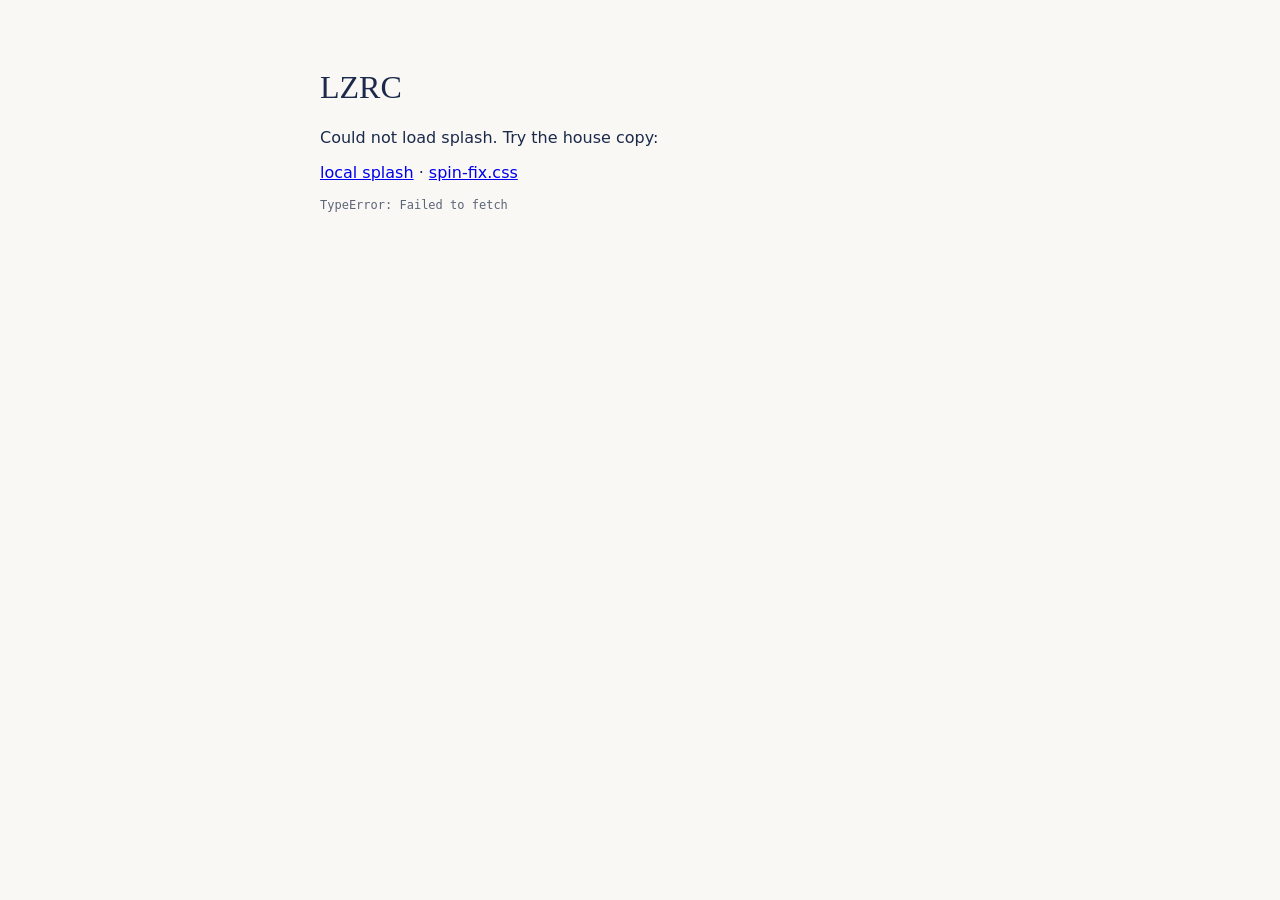
==== index.html @ 152455ed "Fix splash loader: pin real commit SHA for prior index (not blob sha)" ====
<!DOCTYPE html>
<html lang="en-AU">
<head>
<meta charset="UTF-8">
<meta name="viewport" content="width=device-width, initial-scale=1">
<title>LZRC · Luu Zaibatsu Research Collaborative</title>
<meta name="description" content="Luu Zaibatsu Research Collaborative. Adelaide research atelier for AI that stays honest under load.">
<meta name="robots" content="index,follow">
<link rel="icon" href="monogram.svg" type="image/svg+xml">
<style>html,body{margin:0;background:#FAF8F5;color:#1B2A4A;font-family:Archivo,system-ui,sans-serif}</style>
<script>
(async function () {
  // Pin prior splash body (commit 6a3a917); overlay spin-fix + speed so monogram is visibly animated
  var src = 'https://raw.githubusercontent.com/kienluu78/lzrc/6a3a9170f942611fc8982d830e945919f6b8125a/index.html';
  try {
    var res = await fetch(src, { cache: 'no-store' });
    if (!res.ok) throw new Error('fetch ' + res.status);
    var html = await res.text();
    html = html
      .replace(/<\/head>/i, '<link rel="stylesheet" href="spin-fix.css">\n</head>')
      .replace(/class="hero-art rise[^"]*"/g, 'class="hero-art"')
      .replace(/mono-spin 12s/g, 'mono-spin 8s')
      .replace(/mono-orbit 12s/g, 'mono-orbit 8s')
      .replace(/mono-spin 20s/g, 'mono-spin 10s')
      .replace(
        '.band-track,.dot,.rise,.mono-spin-wrap::before { animation:none !important; }',
        '.band-track,.dot,.rise { animation:none !important; }'
      );
    document.open();
    document.write(html);
    document.close();
  } catch (e) {
    document.body.innerHTML = '<main style="padding:48px;max-width:40rem;margin:0 auto">' +
      '<h1 style="font-family:Georgia,serif;font-weight:400">LZRC</h1>' +
      '<p>Could not load splash. Try the house copy:</p>' +
      '<p><a href="http://127.0.0.1/dashboard/lzrc/">local splash</a> · ' +
      '<a href="spin-fix.css">spin-fix.css</a></p>' +
      '<pre style="color:#5C6578;font-size:12px">' + String(e) + '</pre></main>';
  }
})();
</script>
</head>
<body>
  <p style="padding:48px;opacity:.7">Loading LZRC…</p>
</body>
</html>
---- spin-fix.css ----
/* LZRC hero monogram spin fix 2026-08-04 */
.mono-spin {
  animation: mono-spin 8s linear infinite !important;
  transform-origin: 50% 50% !important;
  will-change: transform;
  backface-visibility: hidden;
}
@keyframes mono-spin {
  from { transform: rotate(0deg); }
  to   { transform: rotate(360deg); }
}
.mono-spin-wrap {
  isolation: isolate;
  position: relative;
}
.mono-spin-wrap::before {
  content: "" !important;
  position: absolute !important;
  inset: -12% !important;
  border-radius: 50% !important;
  pointer-events: none !important;
  z-index: 0 !important;
  border: 1px solid rgba(166, 124, 45, 0.28) !important;
  border-top-color: rgba(166, 124, 45, 0.55) !important;
  border-right-color: rgba(166, 124, 45, 0.12) !important;
  animation: mono-orbit 8s linear infinite reverse !important;
}
@keyframes mono-orbit {
  0%   { transform: rotate(0deg) scale(1); opacity: 0.55; }
  50%  { transform: rotate(180deg) scale(1.03); opacity: 0.95; }
  100% { transform: rotate(360deg) scale(1); opacity: 0.55; }
}
.mono-spin-wrap .mono-spin { position: relative; z-index: 1; }
@media (prefers-reduced-motion: reduce) {
  .band-track, .dot, .rise { animation: none !important; }
  .rise { opacity: 1 !important; transform: none !important; }
  .mono-spin { animation: mono-spin 10s linear infinite !important; }
  .mono-spin-wrap::before { animation: mono-orbit 10s linear infinite reverse !important; }
}
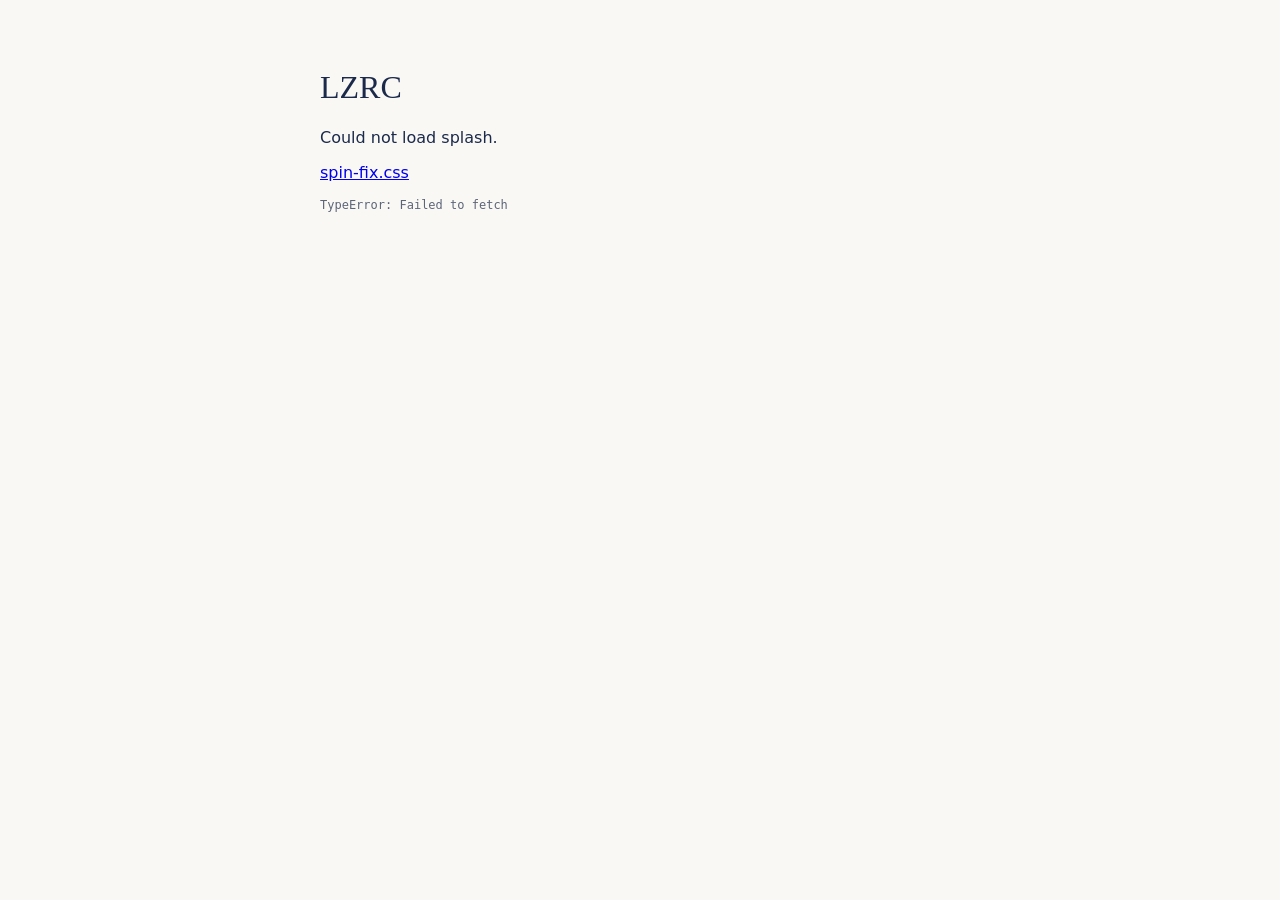
==== commit e31c2792: "Legal footer: LZRC Pty Ltd ACN 702 511 037 (drop old Pty Ltd ABN)" ====
--- a/index.html
+++ b/index.html
@@ -10,13 +10,21 @@
 <style>html,body{margin:0;background:#FAF8F5;color:#1B2A4A;font-family:Archivo,system-ui,sans-serif}</style>
 <script>
 (async function () {
-  // Pin prior splash body (commit 6a3a917); overlay spin-fix + speed so monogram is visibly animated
+  // Pin prior splash body (commit 6a3a917); overlay spin-fix + legal entity (ACN 702 511 037).
   var src = 'https://raw.githubusercontent.com/kienluu78/lzrc/6a3a9170f942611fc8982d830e945919f6b8125a/index.html';
   try {
     var res = await fetch(src, { cache: 'no-store' });
     if (!res.ok) throw new Error('fetch ' + res.status);
     var html = await res.text();
     html = html
+      .replace(
+        'LZRC is the research arm of Luu Zaibatsu Pty Ltd. Pilots are packaged carefully and named plainly. We do not ship theatre.',
+        'LZRC is Luu Zaibatsu Research Collaborative Pty Ltd, a private Adelaide research company. Pilots are packaged carefully and named plainly. We do not ship theatre.'
+      )
+      .replace(
+        'Operating vehicle: Luu Zaibatsu Pty Ltd \u00b7 ABN 21 611 059 815',
+        'Luu Zaibatsu Research Collaborative Pty Ltd \u00b7 ACN 702 511 037'
+      )
       .replace(/<\/head>/i, '<link rel="stylesheet" href="spin-fix.css">\n</head>')
       .replace(/class="hero-art rise[^"]*"/g, 'class="hero-art"')
       .replace(/mono-spin 12s/g, 'mono-spin 8s')
@@ -32,9 +40,8 @@
   } catch (e) {
     document.body.innerHTML = '<main style="padding:48px;max-width:40rem;margin:0 auto">' +
       '<h1 style="font-family:Georgia,serif;font-weight:400">LZRC</h1>' +
-      '<p>Could not load splash. Try the house copy:</p>' +
-      '<p><a href="http://127.0.0.1/dashboard/lzrc/">local splash</a> · ' +
-      '<a href="spin-fix.css">spin-fix.css</a></p>' +
+      '<p>Could not load splash.</p>' +
+      '<p><a href="spin-fix.css">spin-fix.css</a></p>' +
       '<pre style="color:#5C6578;font-size:12px">' + String(e) + '</pre></main>';
   }
 })();
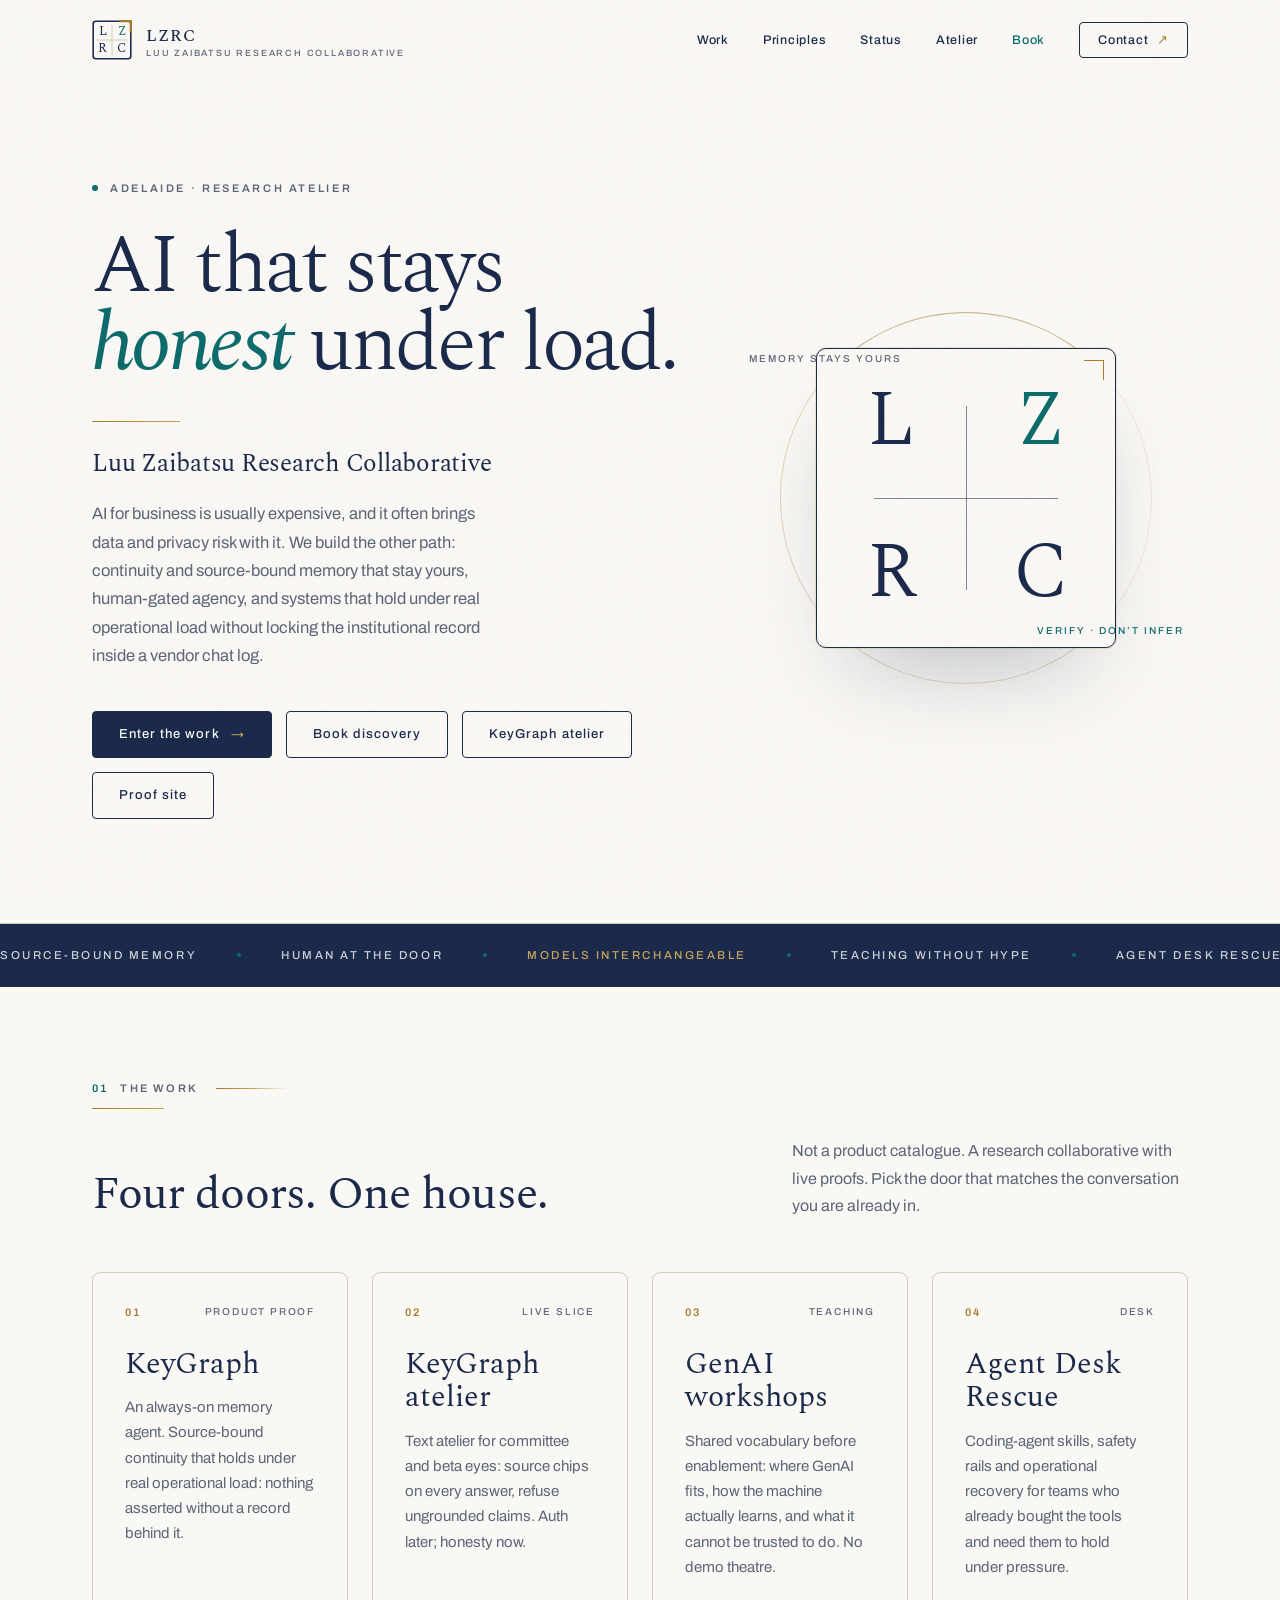
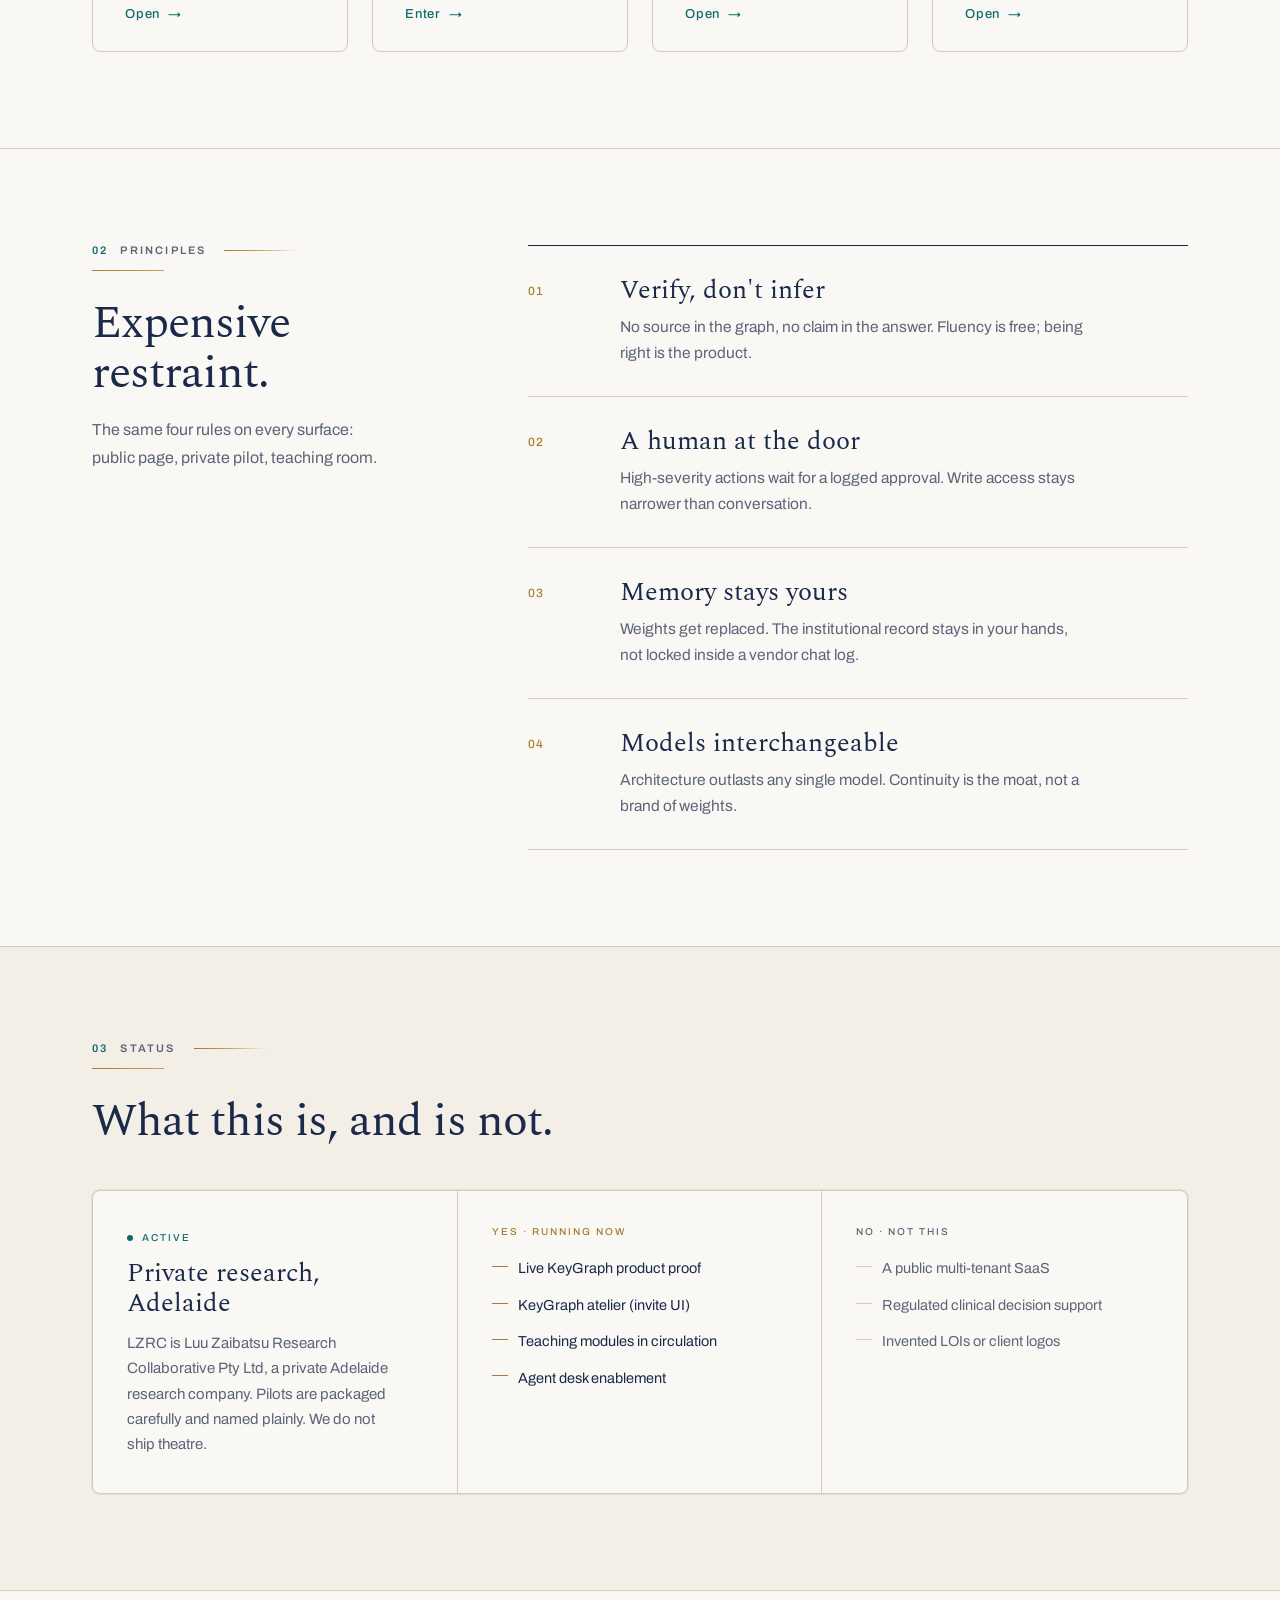
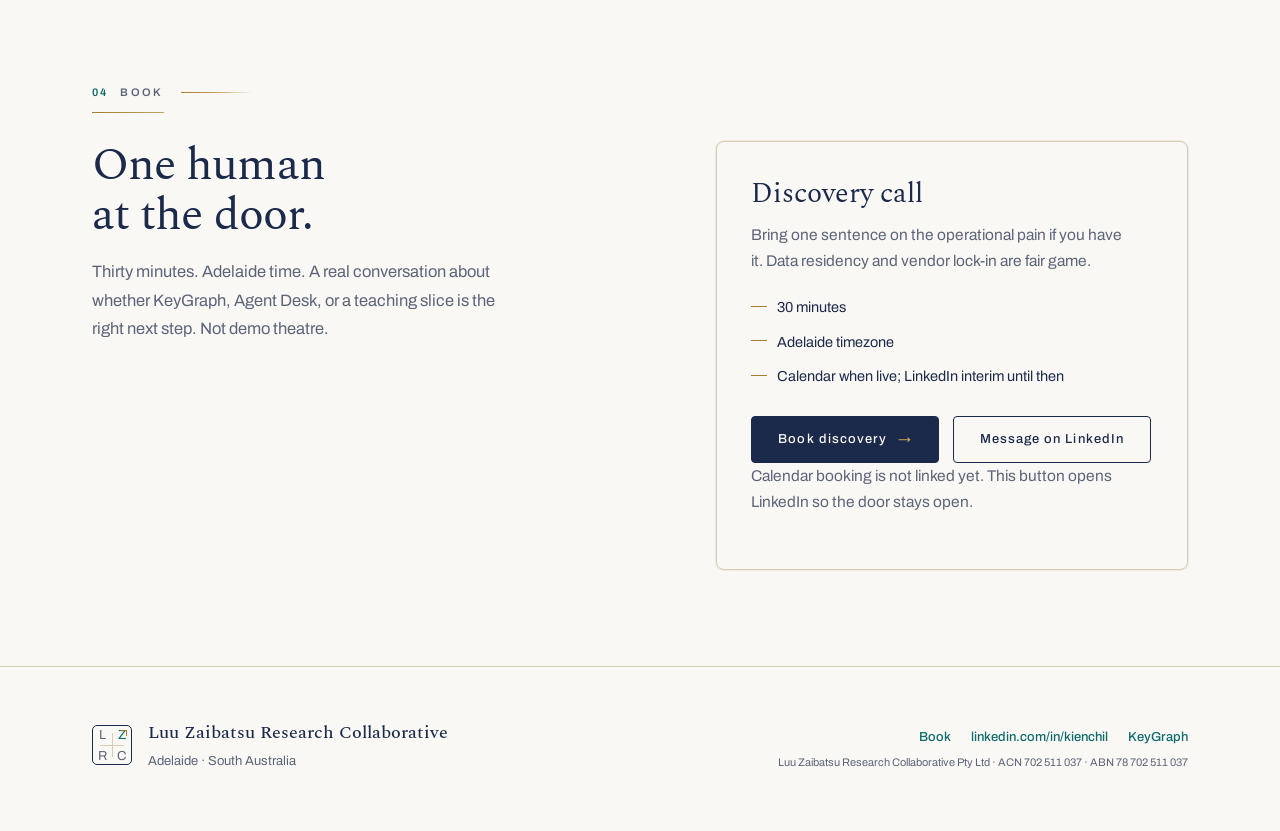
==== commit 47a83205: "Flatten LZRC hub HTML and scrub demo copy for Pathfinder. Replace the raw.githubusercontent loader w" ====
--- a/index.html
+++ b/index.html
@@ -1,53 +1,742 @@
 <!DOCTYPE html>
+<!-- LZRC splash · Eric copy + Design polish 012 · nav plate sting DNA + hero spin restored 2026-08-04 -->
 <html lang="en-AU">
 <head>
 <meta charset="UTF-8">
 <meta name="viewport" content="width=device-width, initial-scale=1">
 <title>LZRC · Luu Zaibatsu Research Collaborative</title>
-<meta name="description" content="Luu Zaibatsu Research Collaborative. Adelaide research atelier for AI that stays honest under load.">
+<meta name="description" content="Luu Zaibatsu Research Collaborative. Adelaide research atelier for AI that stays honest under load: memory stays yours, human-gated agency, no vendor lock-in on the institutional record.">
 <meta name="robots" content="index,follow">
+<meta property="og:type" content="website">
+<meta property="og:title" content="LZRC · Luu Zaibatsu Research Collaborative">
+<meta property="og:description" content="Research atelier for AI that stays honest under load. Adelaide. Memory stays yours. Models interchangeable.">
+<meta property="og:url" content="https://kienluu78.github.io/lzrc/">
+<meta property="og:image" content="https://kienluu78.github.io/lzrc/og.png">
+<meta property="og:image:width" content="1024">
+<meta property="og:image:height" content="1024">
+<meta name="twitter:card" content="summary_large_image">
+<meta name="twitter:title" content="LZRC · Luu Zaibatsu Research Collaborative">
+<meta name="twitter:description" content="Research atelier for AI that stays honest under load. Adelaide.">
+<meta name="twitter:image" content="https://kienluu78.github.io/lzrc/og.png">
 <link rel="icon" href="monogram.svg" type="image/svg+xml">
-<style>html,body{margin:0;background:#FAF8F5;color:#1B2A4A;font-family:Archivo,system-ui,sans-serif}</style>
+<link rel="preconnect" href="https://fonts.googleapis.com">
+<link rel="preconnect" href="https://fonts.gstatic.com" crossorigin>
+<link href="https://fonts.googleapis.com/css2?family=Archivo:ital,wght@0,400;0,500;0,600;1,400&family=Spectral:ital,wght@0,200;0,300;0,400;0,500;0,600;1,300;1,400&display=swap" rel="stylesheet">
+<style>
+  :root {
+    --cream:#FAF8F5; --panel:#F3EEE6; --navy:#1B2A4A; --teal:#0D6B6B;
+    --gold:#A67C2D; --gold-lite:#C4A35A; --muted:#5C6578; --rule:#D4CBB8;
+    --max:1240px; --pad:72px;
+  }
+  *,*::before,*::after { box-sizing:border-box; }
+  html { scroll-behavior:smooth; }
+  html,body {
+    margin:0; padding:0; background:var(--cream); color:var(--navy);
+    font-family:Archivo,system-ui,-apple-system,sans-serif;
+    -webkit-font-smoothing:antialiased; text-rendering:optimizeLegibility;
+  }
+  body {
+    padding-left: env(safe-area-inset-left, 0px);
+    padding-right: env(safe-area-inset-right, 0px);
+  }
+  img,svg { max-width:100%; display:block; }
+  a { color:inherit; text-decoration:none; }
+  ::selection { background:rgba(13,107,107,.16); }
+  :focus-visible { outline:1.5px solid var(--teal); outline-offset:3px; }
+  body::before {
+    content:""; position:fixed; inset:0; pointer-events:none; z-index:100; opacity:.035;
+    mix-blend-mode:multiply;
+    background-image:url("data:image/svg+xml,%3Csvg viewBox='0 0 256 256' xmlns='http://www.w3.org/2000/svg'%3E%3Cfilter id='n'%3E%3CfeTurbulence type='fractalNoise' baseFrequency='0.85' numOctaves='4' stitchTiles='stitch'/%3E%3C/filter%3E%3Crect width='100%25' height='100%25' filter='url(%23n)'/%3E%3C/svg%3E");
+  }
+  .wrap { max-width:var(--max); margin:0 auto; padding-left:var(--pad); padding-right:var(--pad); }
+
+  /* mark */
+  .mono {
+    position:relative; width:40px; height:40px; flex:0 0 auto;
+    border:1px solid var(--navy); border-radius:5px; background:var(--cream);
+    display:grid; grid-template-columns:1fr 1fr; grid-template-rows:1fr 1fr;
+  }
+  .mono span {
+    display:flex; align-items:center; justify-content:center;
+    font-family:Spectral,serif; font-weight:400; font-size:13px; line-height:1; color:var(--navy);
+  }
+  .mono span:nth-child(1),.mono span:nth-child(2) { padding-bottom:1px; }
+  .mono .z { color:var(--teal); }
+  .mono i.v { position:absolute; left:50%; top:19%; bottom:19%; width:1px; background:var(--rule); }
+  .mono i.h { position:absolute; top:50%; left:19%; right:19%; height:1px; background:var(--rule); }
+  .mono i.t { position:absolute; top:4px; right:4px; width:6px; height:6px; border-top:1px solid var(--gold); border-right:1px solid var(--gold); }
+  .mono-lg { width:300px; height:300px; border-width:1.5px; border-radius:10px;
+    box-shadow:0 0 0 1px rgba(166,124,45,.16), 0 50px 90px -40px rgba(27,42,74,.3);
+    will-change:transform; }
+  .mono-lg span { font-weight:300; font-size:78px; }
+  .mono-lg span:nth-child(1),.mono-lg span:nth-child(2) { padding-bottom:6px; }
+  .mono-lg i.v,.mono-lg i.h { background:var(--navy); opacity:.55; }
+  .mono-lg i.t { top:11px; right:11px; width:20px; height:20px; border-width:1.5px; }
+
+  /* Hero monogram  -  continuous spin (nav mark stays still).
+     Intentional product motion: keeps spinning under prefers-reduced-motion
+     (macOS Reduce Motion was killing the spin; slow 20s also read as "frozen"). */
+  .mono-spin-wrap {
+    position: relative;
+    z-index: 1;
+    width: 300px;
+    height: 300px;
+    display: flex;
+    align-items: center;
+    justify-content: center;
+    isolation: isolate;
+    animation: mono-fade 0.8s ease both;
+  }
+  @keyframes mono-fade {
+    from { opacity: 0; }
+    to   { opacity: 1; }
+  }
+  .mono-spin-wrap .mono-lg {
+    width: 100%;
+    height: 100%;
+  }
+  .mono-spin {
+    /* MUST be the transform owner  -  never put .rise (translateY) on an ancestor of this node */
+    animation: mono-spin 8s linear infinite !important;
+    transform-origin: 50% 50%;
+    will-change: transform;
+    backface-visibility: hidden;
+  }
+  @keyframes mono-spin {
+    from { transform: rotate(0deg); }
+    to   { transform: rotate(360deg); }
+  }
+  /* Soft counter ring  -  makes motion readable at a glance */
+  .mono-spin-wrap::before {
+    content: "";
+    position: absolute;
+    inset: -12%;
+    border-radius: 50%;
+    pointer-events: none;
+    z-index: 0;
+    border: 1px solid rgba(166, 124, 45, 0.28);
+    border-top-color: rgba(166, 124, 45, 0.55);
+    border-right-color: rgba(166, 124, 45, 0.12);
+    animation: mono-orbit 8s linear infinite reverse;
+  }
+  @keyframes mono-orbit {
+    0%   { transform: rotate(0deg) scale(1); opacity: 0.55; }
+    50%  { transform: rotate(180deg) scale(1.03); opacity: 0.95; }
+    100% { transform: rotate(360deg) scale(1); opacity: 0.55; }
+  }
+  .mono-spin-wrap .mono-spin { position: relative; z-index: 1; }
+
+
+  /* LZRC brand sting (hero art) */
+  .hero-sting {
+    position: relative;
+    z-index: 1;
+    width: min(520px, 100%);
+    max-width: 100%;
+    aspect-ratio: 16 / 9;
+    border-radius: 10px;
+    overflow: hidden;
+    background: var(--cream);
+    box-shadow: 0 0 0 1px rgba(166,124,45,.16), 0 50px 90px -40px rgba(27,42,74,.3);
+  }
+  .hero-sting video {
+    display: block;
+    width: 100%;
+    height: 100%;
+    object-fit: cover;
+    background: #faf8f5;
+  }
+  /* hero spin restored 2026-08-04; full sting stays as media asset for other uses */
+  @media (prefers-reduced-motion: reduce) {
+    .hero-sting video { display: none; }
+    .hero-sting {
+      background: #faf8f5 url("media/lzrc-sting-poster.png") center / contain no-repeat;
+      min-height: 220px;
+    }
+  }
+  @media (max-width:1024px) {
+    .hero-sting { width: min(420px, 92vw); margin: 0 auto; }
+  }
+
+
+  /* Nav plate  -  compact sting DNA (teal Z, gold corner tick) */
+  .nav-plate {
+    width: 40px; height: 40px; flex: 0 0 auto;
+    display: block;
+    overflow: visible;
+  }
+  .nav-plate .np-border {
+    fill: none; stroke: var(--navy); stroke-width: 1.6;
+    stroke-dasharray: 152; stroke-dashoffset: 152;
+    animation: np-draw 0.9s cubic-bezier(.22,1,.36,1) 0.15s forwards;
+  }
+  .nav-plate .np-cross {
+    fill: none; stroke: var(--rule); stroke-width: 1;
+    stroke-dasharray: 40; stroke-dashoffset: 40;
+    animation: np-draw 0.45s ease-out 0.55s forwards;
+  }
+  .nav-plate .np-tick {
+    fill: none; stroke: var(--gold); stroke-width: 2.2;
+    stroke-linecap: square; stroke-linejoin: miter;
+    stroke-dasharray: 28; stroke-dashoffset: 28;
+    animation: np-draw 0.4s ease-out 1.15s forwards;
+  }
+  .nav-plate .np-ltr {
+    font-family: Spectral, Georgia, serif;
+    font-size: 13px; font-weight: 400;
+    fill: var(--navy);
+    opacity: 0;
+    animation: np-letter 0.45s ease-out forwards;
+  }
+  .nav-plate .np-ltr.z { fill: var(--teal); }
+  .nav-plate .np-ltr.l { animation-delay: 0.85s; }
+  .nav-plate .np-ltr.r { animation-delay: 0.92s; }
+  .nav-plate .np-ltr.c { animation-delay: 0.99s; }
+  .nav-plate .np-ltr.z { animation-delay: 1.06s; }
+  @keyframes np-draw {
+    to { stroke-dashoffset: 0; }
+  }
+  @keyframes np-letter {
+    from { opacity: 0; transform: translateY(2px); }
+    to   { opacity: 1; transform: none; }
+  }
+  /* SVG text transform needs transform-box */
+  .nav-plate .np-ltr {
+    transform-box: fill-box;
+    transform-origin: center;
+  }
+  @media (prefers-reduced-motion: reduce) {
+    .nav-plate .np-border,
+    .nav-plate .np-cross,
+    .nav-plate .np-tick,
+    .nav-plate .np-ltr {
+      animation: none !important;
+      stroke-dashoffset: 0 !important;
+      opacity: 1 !important;
+    }
+  }
+
+  /* nav */
+  .nav { position:sticky; top:0; z-index:50; background:rgba(250,248,245,.86);
+    backdrop-filter:blur(14px); -webkit-backdrop-filter:blur(14px);
+    border-bottom:1px solid transparent; transition:border-color .3s ease; }
+  .nav.is-scrolled { border-bottom-color:var(--rule); }
+  .nav-inner { max-width:var(--max); margin:0 auto; padding:20px var(--pad);
+    display:flex; align-items:center; justify-content:space-between; gap:24px; }
+  .brand { display:flex; align-items:center; gap:14px; }
+  .brand-name { font-family:Spectral,serif; font-weight:500; font-size:17px; letter-spacing:.06em; }
+  .brand-sub { font:500 9px/1 Archivo,sans-serif; letter-spacing:.2em; text-transform:uppercase; color:var(--muted); }
+  .nav-links { display:flex; align-items:center; gap:34px; }
+  .nav-links a { font:500 12.5px/1 Archivo,sans-serif; letter-spacing:.06em; transition:color .2s; }
+  .nav-links a:hover { color:var(--teal); }
+  .nav-cta { display:inline-flex; align-items:center; gap:9px; padding:11px 18px;
+    border:1px solid var(--navy); border-radius:4px; transition:border-color .2s,color .2s; }
+  .nav-cta span { color:var(--gold); }
+  .nav-cta:hover { border-color:var(--teal); }
+  .nav-book { color:var(--teal); font-weight:600; }
+
+  /* hero */
+  .hero { border-bottom:1px solid var(--rule); }
+  .hero-grid { max-width:var(--max); margin:0 auto; padding:96px var(--pad) 104px;
+    display:grid; grid-template-columns:1.14fr .86fr; gap:64px; align-items:center;
+    min-height:calc(100vh - 82px); min-height:calc(100dvh - 82px); }
+  .eyebrow { display:inline-flex; align-items:center; gap:12px; margin-bottom:34px; }
+  .dot { width:6px; height:6px; border-radius:50%; background:var(--teal); animation:pulse 3s ease-in-out infinite; }
+  @keyframes pulse { 0%,100%{box-shadow:0 0 0 4px rgba(13,107,107,.14)} 50%{box-shadow:0 0 0 9px rgba(13,107,107,.05)} }
+  .eyebrow span:last-child { font:600 11px/1 Archivo,sans-serif; letter-spacing:.24em; text-transform:uppercase; color:var(--muted); }
+  .hero h1 { font-family:Spectral,serif; font-weight:300; font-size:clamp(46px,6.4vw,88px);
+    line-height:.96; letter-spacing:-.035em; margin:0; }
+  .hero h1 em { font-style:italic; font-weight:400; color:var(--teal); }
+  .hero-rule { width:88px; height:1px; border:0; background:linear-gradient(90deg,var(--gold),var(--gold-lite)); margin:36px 0 26px; }
+  .hero-lead { font-family:Spectral,serif; font-size:clamp(19px,2vw,25px); line-height:1.3; letter-spacing:-.01em; margin:0 0 20px; }
+  .hero-body { font:400 16.5px/1.72 Archivo,sans-serif; color:var(--muted); margin:0 0 40px; max-width:46ch; text-wrap:pretty; }
+  .ctas { display:flex; flex-wrap:wrap; gap:14px; }
+  .btn { display:inline-flex; align-items:center; gap:11px; padding:16px 26px; border:1px solid var(--navy);
+    border-radius:4px; font:500 13px/1 Archivo,sans-serif; letter-spacing:.08em;
+    transition:background .2s,border-color .2s,color .2s,transform .2s,box-shadow .2s; }
+  .btn-primary { background:var(--navy); color:var(--cream); }
+  .btn-primary span { color:var(--gold-lite); }
+  .btn-primary:hover { background:var(--teal); border-color:var(--teal); transform:translateY(-1px);
+    box-shadow:0 14px 30px -16px rgba(13,107,107,.6); }
+  .btn-ghost:hover { border-color:var(--teal); color:var(--teal); transform:translateY(-1px); }
+
+  /* book / discovery */
+  .book-grid {
+    display:grid; grid-template-columns:1.1fr .9fr; gap:48px; align-items:start;
+  }
+  .book-card {
+    border:1px solid var(--rule); border-radius:8px; background:var(--cream);
+    padding:36px 34px 32px;
+    box-shadow:0 0 0 1px rgba(166,124,45,.12);
+  }
+  .book-card h3 {
+    font-family:Spectral,serif; font-weight:400; font-size:28px; line-height:1.15;
+    margin:0 0 12px;
+  }
+  .book-card p {
+    font:400 15.5px/1.68 Archivo,sans-serif; color:var(--muted); margin:0 0 22px;
+    max-width:42ch; text-wrap:pretty;
+  }
+  .book-meta {
+    list-style:none; margin:0 0 28px; padding:0; display:flex; flex-direction:column; gap:12px;
+  }
+  .book-meta li {
+    position:relative; padding-left:26px;
+    font:400 14.5px/1.55 Archivo,sans-serif; color:var(--navy);
+  }
+  .book-meta li::before {
+    content:""; position:absolute; left:0; top:.65em; width:16px; height:1px; background:var(--gold);
+  }
+  .book-note {
+    margin-top:18px; font:400 13px/1.55 Archivo,sans-serif; color:var(--muted);
+  }
+  .book-note[hidden] { display:none !important; }
+  .book-aside .kicker { margin-bottom:18px; }
+  .book-aside p {
+    font:400 15.5px/1.68 Archivo,sans-serif; color:var(--muted); margin:0 0 16px;
+    max-width:36ch; text-wrap:pretty;
+  }
+
+  .hero-art { position:relative; display:flex; align-items:center; justify-content:center; width:100%; }
+  .hero-art::before { content:""; position:absolute; left:50%; top:50%; transform:translate(-50%,-50%);
+    width:min(520px, 100%); height:min(520px, 100%); aspect-ratio:1;
+    border-radius:50%; background:radial-gradient(circle,rgba(13,107,107,.13) 0%,rgba(13,107,107,.04) 42%,rgba(13,107,107,0) 68%); }
+  .flabel { position:absolute; z-index:2; font:500 10px/1 Archivo,sans-serif; letter-spacing:.2em;
+    text-transform:uppercase; color:var(--muted); white-space:nowrap; pointer-events:none; }
+  /* Desktop orientation (pre-center): Memory top-left, Verify bottom-right under monogram orbit */
+  .flabel.a { top:2%; left:1%; transform:none; text-align:left; }
+  .flabel.b { bottom:4%; right:1%; left:auto; transform:none; color:var(--teal); text-align:right; }
+  .rise { animation:rise .9s cubic-bezier(.22,1,.36,1) both; }
+  .d1{animation-delay:.08s}.d2{animation-delay:.16s}.d3{animation-delay:.24s}.d4{animation-delay:.32s}.d5{animation-delay:.4s}
+  @keyframes rise { from{opacity:0;transform:translateY(20px)} to{opacity:1;transform:none} }
+
+  /* band */
+  .band { background:var(--navy); padding:26px 0; overflow:hidden; }
+  .band-track { display:flex; width:max-content; animation:marquee 34s linear infinite; }
+  .band-set { display:flex; align-items:center; gap:40px; padding-right:40px;
+    font:500 11.5px/1 Archivo,sans-serif; letter-spacing:.22em; text-transform:uppercase;
+    color:rgba(250,248,245,.8); white-space:nowrap; }
+  .band-set i { width:4px; height:4px; border-radius:50%; background:var(--teal); }
+  .band-set .gold { color:var(--gold-lite); }
+  @keyframes marquee { from{transform:translateX(0)} to{transform:translateX(-50%)} }
+
+  /* sections */
+  section { border-bottom:1px solid var(--rule); }
+  /* vertical only; do not shorthand-reset .wrap horizontal pad */
+  .pad { padding-top:96px; padding-bottom:96px; }
+  .kicker { display:flex; align-items:baseline; gap:12px; margin-bottom:14px;
+    font:600 11px/1 Archivo,sans-serif; letter-spacing:.2em; text-transform:uppercase; color:var(--muted); }
+  .kicker::after {
+    content:""; flex:1; max-width:72px; height:1px; margin-left:6px;
+    background:linear-gradient(90deg, var(--gold), var(--gold-lite), transparent);
+    align-self:center;
+  }
+  .kicker b { font-weight:600; color:var(--teal); }
+  .section-rule {
+    width:72px; height:1px; border:0; margin:0 0 28px;
+    background:linear-gradient(90deg, var(--gold), var(--gold-lite));
+  }
+  .doors .door { background: var(--cream); }
+  .status .status-grid { box-shadow: 0 0 0 1px rgba(166,124,45,.14); }
+  h2 { font-family:Spectral,serif; font-weight:400; font-size:clamp(32px,3.6vw,46px);
+    line-height:1.08; letter-spacing:-.02em; margin:0; }
+  .work-head { display:grid; grid-template-columns:1fr auto; gap:56px; align-items:end; margin-bottom:52px; }
+  .work-head p { font:400 16px/1.72 Archivo,sans-serif; color:var(--muted); margin:0; max-width:44ch; text-wrap:pretty; }
+  .doors { display:grid; grid-template-columns:repeat(2,1fr); gap:24px; }
+  @media (min-width:1100px) { .doors { grid-template-columns:repeat(4,1fr); } }
+  .door { display:flex; flex-direction:column; min-height:330px; padding:34px 32px 30px;
+    border:1px solid var(--rule); border-radius:8px;
+    transition:transform .25s ease,border-color .25s,box-shadow .25s; }
+  .door:hover { transform:translateY(-4px); border-color:var(--gold-lite);
+    box-shadow:0 26px 46px -30px rgba(27,42,74,.4); }
+  .door-top { display:flex; align-items:center; justify-content:space-between; margin-bottom:30px; }
+  .door-top b { font:600 11px/1 Archivo,sans-serif; letter-spacing:.18em; color:var(--gold); }
+  .door-top span { font:500 10px/1 Archivo,sans-serif; letter-spacing:.18em; text-transform:uppercase; color:var(--muted); }
+  .door h3 { font-family:Spectral,serif; font-weight:400; font-size:30px; line-height:1.12; margin:0 0 14px; }
+  .door p { font:400 15px/1.68 Archivo,sans-serif; color:var(--muted); margin:0; flex:1; text-wrap:pretty; }
+  .door-go { margin-top:28px; display:inline-flex; align-items:center; gap:8px;
+    font:500 13px/1 Archivo,sans-serif; letter-spacing:.06em; color:var(--teal); }
+  .door:hover .door-go { gap:12px; }
+
+  .prin { display:grid; grid-template-columns:.72fr 1.28fr; gap:64px; align-items:start; }
+  .prin-head { position:sticky; top:120px; }
+  .prin-head h2 { margin-bottom:18px; }
+  .prin-head p { font:400 16px/1.72 Archivo,sans-serif; color:var(--muted); margin:0; max-width:34ch; text-wrap:pretty; }
+  .prin-list { border-top:1px solid var(--navy); }
+  .row { display:grid; grid-template-columns:64px 1fr; gap:28px; padding:30px 0;
+    border-bottom:1px solid var(--rule); transition:background .2s; }
+  .row:hover { background:var(--panel); }
+  .row b { font:500 12px/1 Archivo,sans-serif; letter-spacing:.14em; color:var(--gold); padding-top:9px; }
+  .row h3 { font-family:Spectral,serif; font-weight:400; font-size:26px; line-height:1.15; margin:0 0 8px; }
+  .row p { font:400 15.5px/1.68 Archivo,sans-serif; color:var(--muted); margin:0; max-width:52ch; text-wrap:pretty; }
+
+  .status { background:var(--panel); }
+  .status h2 { margin-bottom:44px; }
+  .status-grid { display:grid; grid-template-columns:1fr 1fr 1fr;
+    border:1px solid var(--rule); border-radius:8px; background:var(--cream); overflow:hidden; }
+  .status-grid > div { padding:36px 34px; border-right:1px solid var(--rule); }
+  .status-grid > div:last-child { border-right:0; }
+  .live { display:inline-flex; align-items:center; gap:9px; font:500 10px/1 Archivo,sans-serif;
+    letter-spacing:.2em; text-transform:uppercase; color:var(--teal); margin-bottom:16px; }
+  .live i { width:6px; height:6px; border-radius:50%; background:var(--teal); }
+  .status-grid h3 { font-family:Spectral,serif; font-weight:400; font-size:26px; line-height:1.15; margin:0 0 12px; }
+  .status-grid p { font:400 15px/1.68 Archivo,sans-serif; color:var(--muted); margin:0; text-wrap:pretty; }
+  .lab { font:500 10px/1 Archivo,sans-serif; letter-spacing:.2em; text-transform:uppercase; margin-bottom:20px; }
+  .lab.yes { color:var(--gold); } .lab.no { color:var(--muted); }
+  ul.list { list-style:none; margin:0; padding:0; display:flex; flex-direction:column; gap:14px; }
+  ul.list li { position:relative; padding-left:26px; font:400 14.5px/1.55 Archivo,sans-serif; color:var(--navy); }
+  ul.list li::before { content:""; position:absolute; left:0; top:.6em; width:16px; height:1px; background:var(--gold); }
+  ul.list.no li { color:var(--muted); }
+  ul.list.no li::before { background:var(--rule); }
+
+  footer { padding:52px 0 60px; }
+  .foot { max-width:var(--max); margin:0 auto; padding:0 var(--pad);
+    display:grid; grid-template-columns:1fr auto; gap:40px; align-items:end; }
+  .foot-brand { display:flex; align-items:center; gap:16px; }
+  .foot-brand strong { display:block; font-family:Spectral,serif; font-weight:500; font-size:18px; margin-bottom:5px; }
+  .foot-brand span { font:400 13px/1.5 Archivo,sans-serif; color:var(--muted); }
+  .foot-right { text-align:right; }
+  .foot-right nav { display:flex; gap:20px; justify-content:flex-end; margin-bottom:10px; }
+  .foot-right nav a { font:500 13px/1 Archivo,sans-serif; color:var(--teal); }
+  .foot-right nav a:hover { text-decoration:underline; text-underline-offset:3px; }
+  .foot-legal { font:400 11px/1.55 Archivo,sans-serif; color:var(--muted); }
+
+  @media (max-width:1024px) {
+    :root { --pad:36px; }
+    .hero-grid { grid-template-columns:1fr; gap:48px; min-height:0; padding-top:56px; padding-bottom:72px; }
+    /* Stack: principle · monogram · principle  -  labels were display:none (Dad mobile report 2026-07-31) */
+    .hero-art {
+      order:-1;
+      justify-content:center;
+      align-items:center;
+      flex-direction:column;
+      gap:16px;
+      min-height:0;
+      text-align:center;
+      width:100%;
+    }
+    .hero-art::before {
+      width:280px; height:280px; max-width:100%;
+      left:50%; top:50%; transform:translate(-50%,-50%);
+    }
+    .flabel {
+      display:block; position:static; white-space:normal;
+      font-size:11px; letter-spacing:.16em; line-height:1.35;
+      max-width:32ch; text-align:center; margin:0 auto;
+      transform:none; left:auto; right:auto; top:auto; bottom:auto;
+    }
+    .flabel.a { order:1; color:var(--muted); }
+    .mono-spin-wrap { order:2; width:200px; height:200px; margin:0 auto; }
+    .flabel.b { order:3; color:var(--teal); }
+    .mono-lg span { font-size:52px; }
+    .mono-lg i.t { top:9px; right:9px; width:14px; height:14px; }
+    .work-head { grid-template-columns:1fr; gap:24px; align-items:start; }
+    .doors { grid-template-columns:1fr; }
+    .door { min-height:0; }
+    .prin { grid-template-columns:1fr; gap:36px; }
+    .prin-head { position:static; }
+    .status-grid { grid-template-columns:1fr; }
+    .status-grid > div { border-right:0; border-bottom:1px solid var(--rule); }
+    .status-grid > div:last-child { border-bottom:0; }
+    .foot { grid-template-columns:1fr; align-items:start; }
+    .foot-right { text-align:left; }
+    .foot-right nav { justify-content:flex-start; }
+    .book-grid { grid-template-columns:1fr; gap:36px; }
+  }
+  @media (max-width:640px) {
+    :root {
+      --pad: max(24px, env(safe-area-inset-left, 0px) + 20px);
+    }
+    /* Same horizontal inset on every content shell (work / principles / status / hero / nav / foot) */
+    .wrap,
+    .nav-inner,
+    .hero-grid,
+    .foot {
+      padding-left: var(--pad) !important;
+      padding-right: var(--pad) !important;
+    }
+    .nav-inner { padding-top: 14px; padding-bottom: 14px; }
+    .hero-grid { padding-top: 48px; padding-bottom: 64px; }
+    .pad { padding-top: 56px; padding-bottom: 56px; }
+    .door { padding: 28px 22px 26px; }
+    .status-grid > div { padding: 28px 22px; }
+    .row { grid-template-columns: 38px 1fr; gap: 14px; }
+    .row h3 { font-size: 21px; }
+    .brand-sub { display: none; }
+    .nav-links { gap: 18px; }
+    /* Keep Book + Contact on small screens; hide long nav */
+    .nav-links a:not(.nav-cta):not(.nav-book) { display: none; }
+    .ctas { flex-direction: column; align-items: stretch; }
+    .btn { justify-content: center; min-height: 50px; }
+    .band { padding: 22px 0; }
+    .band-set { padding-left: var(--pad); }
+  }
+  @media (prefers-reduced-motion:reduce) {
+    /* Calm everything except the hero monogram spin (Dad lock). */
+    .band-track,.dot,.rise { animation:none !important; }
+    .rise { opacity:1; transform:none; }
+    html { scroll-behavior:auto; }
+    /* Keep mark + ring turning  -  still clearly visible with system Reduce Motion on */
+    .mono-spin { animation: mono-spin 10s linear infinite !important; }
+    .mono-spin-wrap::before { animation: mono-orbit 10s linear infinite reverse !important; }
+  }
+</style>
+<link rel="stylesheet" href="spin-fix.css">
+</head>
+<body id="top">
+
+<header class="nav" id="nav">
+  <div class="nav-inner">
+    <a class="brand" href="#top" aria-label="LZRC home">
+            <svg class="nav-plate" viewBox="0 0 40 40" aria-hidden="true" focusable="false">
+        <!-- border -->
+        <rect class="np-border" x="1.2" y="1.2" width="37.6" height="37.6" rx="2.5"/>
+        <!-- cross -->
+        <line class="np-cross" x1="20" y1="4.5" x2="20" y2="35.5"/>
+        <line class="np-cross" x1="4.5" y1="20" x2="35.5" y2="20"/>
+        <!-- gold tick top-right (beside Z) -->
+        <path class="np-tick" d="M28.5 1.2 H38.8 V11.5"/>
+        <!-- letters L Z / R C -->
+        <text class="np-ltr l" x="10.5" y="15.2" text-anchor="middle">L</text>
+        <text class="np-ltr z" x="29.5" y="15.2" text-anchor="middle">Z</text>
+        <text class="np-ltr r" x="10.5" y="31.5" text-anchor="middle">R</text>
+        <text class="np-ltr c" x="29.5" y="31.5" text-anchor="middle">C</text>
+      </svg>
+      <div>
+        <div class="brand-name">LZRC</div>
+        <div class="brand-sub">Luu Zaibatsu Research Collaborative</div>
+      </div>
+    </a>
+    <nav class="nav-links" aria-label="Primary">
+      <a href="#work">Work</a>
+      <a href="#principles">Principles</a>
+      <a href="#status">Status</a>
+      <a href="atelier/">Atelier</a>
+      <a class="nav-book" href="#book">Book</a>
+      <a class="nav-cta" href="https://www.linkedin.com/in/kienchil/" target="_blank" rel="noopener">Contact <span aria-hidden="true">↗</span></a>
+    </nav>
+  </div>
+</header>
+
+<main>
+  <section class="hero" aria-label="Introduction">
+    <div class="hero-grid">
+      <div>
+        <div class="eyebrow rise">
+          <span class="dot" aria-hidden="true"></span>
+          <span>Adelaide · Research atelier</span>
+        </div>
+        <h1 class="rise d1">AI that stays<br><em>honest</em> under load.</h1>
+        <hr class="hero-rule rise d2">
+        <p class="hero-lead rise d3">Luu Zaibatsu Research Collaborative</p>
+        <p class="hero-body rise d4">AI for business is usually expensive, and it often brings data and privacy risk with it. We build the other path: continuity and source-bound memory that stay yours, human-gated agency, and systems that hold under real operational load without locking the institutional record inside a vendor chat log.</p>
+        <div class="ctas rise d5">
+          <a class="btn btn-primary" href="#work">Enter the work <span aria-hidden="true">→</span></a>
+          <a class="btn btn-ghost" href="#book">Book discovery</a>
+          <a class="btn btn-ghost" href="atelier/">KeyGraph atelier</a>
+          <a class="btn btn-ghost" href="https://kienluu78.github.io/keygraph/" target="_blank" rel="noopener">Proof site</a>
+        </div>
+      </div>
+                  <div class="hero-art" aria-hidden="true">
+        <span class="flabel a">Memory stays yours</span>
+        <span class="flabel b">Verify · don&rsquo;t infer</span>
+        <div class="mono-spin-wrap">
+          <div class="mono mono-lg mono-spin" title="LZRC monogram">
+            <span>L</span><span class="z">Z</span><span>R</span><span>C</span>
+            <i class="v"></i><i class="h"></i><i class="t"></i>
+          </div>
+        </div>
+      </div>
+</div>
+  </section>
+
+  <div class="band" aria-hidden="true">
+    <div class="band-track">
+      <div class="band-set">
+        <span>Source-bound memory</span><i></i><span>Human at the door</span><i></i>
+        <span class="gold">Models interchangeable</span><i></i><span>Teaching without hype</span><i></i>
+        <span>Agent desk rescue</span><i></i><span>Adelaide</span><i></i>
+      </div>
+      <div class="band-set">
+        <span>Source-bound memory</span><i></i><span>Human at the door</span><i></i>
+        <span class="gold">Models interchangeable</span><i></i><span>Teaching without hype</span><i></i>
+        <span>Agent desk rescue</span><i></i><span>Adelaide</span><i></i>
+      </div>
+    </div>
+  </div>
+
+  <section id="work">
+    <div class="wrap pad">
+      <div class="kicker"><b>01</b> The work</div>
+      <hr class="section-rule" aria-hidden="true">
+      <div class="work-head">
+        <h2>Four doors. One house.</h2>
+        <p>Not a product catalogue. A research collaborative with live proofs. Pick the door that matches the conversation you are already in.</p>
+      </div>
+      <div class="doors">
+        <a class="door" href="https://kienluu78.github.io/keygraph/" target="_blank" rel="noopener">
+          <div class="door-top"><b>01</b><span>Product proof</span></div>
+          <h3>KeyGraph</h3>
+          <p>An always-on memory agent. Source-bound continuity that holds under real operational load: nothing asserted without a record behind it.</p>
+          <div class="door-go">Open <span aria-hidden="true">→</span></div>
+        </a>
+        <a class="door" href="atelier/">
+          <div class="door-top"><b>02</b><span>Live slice</span></div>
+          <h3>KeyGraph atelier</h3>
+          <p>Text atelier for committee and beta eyes: source chips on every answer, refuse ungrounded claims. Auth later; honesty now.</p>
+          <div class="door-go">Enter <span aria-hidden="true">→</span></div>
+        </a>
+        <a class="door" href="https://www.linkedin.com/in/kienchil/" target="_blank" rel="noopener">
+          <div class="door-top"><b>03</b><span>Teaching</span></div>
+          <h3>GenAI workshops</h3>
+          <p>Shared vocabulary before enablement: where GenAI fits, how the machine actually learns, and what it cannot be trusted to do. No demo theatre.</p>
+          <div class="door-go">Open <span aria-hidden="true">→</span></div>
+        </a>
+        <a class="door" href="https://www.linkedin.com/in/kienchil/" target="_blank" rel="noopener">
+          <div class="door-top"><b>04</b><span>Desk</span></div>
+          <h3>Agent Desk Rescue</h3>
+          <p>Coding-agent skills, safety rails and operational recovery for teams who already bought the tools and need them to hold under pressure.</p>
+          <div class="door-go">Open <span aria-hidden="true">→</span></div>
+        </a>
+      </div>
+    </div>
+  </section>
+
+  <section id="principles">
+    <div class="wrap pad prin">
+      <div class="prin-head">
+        <div class="kicker"><b>02</b> Principles</div>
+        <hr class="section-rule" aria-hidden="true">
+        <h2>Expensive<br>restraint.</h2>
+        <p>The same four rules on every surface: public page, private pilot, teaching room.</p>
+      </div>
+      <div class="prin-list">
+        <div class="row"><b>01</b><div><h3>Verify, don't infer</h3><p>No source in the graph, no claim in the answer. Fluency is free; being right is the product.</p></div></div>
+        <div class="row"><b>02</b><div><h3>A human at the door</h3><p>High-severity actions wait for a logged approval. Write access stays narrower than conversation.</p></div></div>
+        <div class="row"><b>03</b><div><h3>Memory stays yours</h3><p>Weights get replaced. The institutional record stays in your hands, not locked inside a vendor chat log.</p></div></div>
+        <div class="row"><b>04</b><div><h3>Models interchangeable</h3><p>Architecture outlasts any single model. Continuity is the moat, not a brand of weights.</p></div></div>
+      </div>
+    </div>
+  </section>
+
+  <section id="status" class="status">
+    <div class="wrap pad">
+      <div class="kicker"><b>03</b> Status</div>
+      <hr class="section-rule" aria-hidden="true">
+      <h2>What this is, and is not.</h2>
+      <div class="status-grid">
+        <div>
+          <div class="live"><i></i>Active</div>
+          <h3>Private research,<br>Adelaide</h3>
+          <p>LZRC is Luu Zaibatsu Research Collaborative Pty Ltd, a private Adelaide research company. Pilots are packaged carefully and named plainly. We do not ship theatre.</p>
+        </div>
+        <div>
+          <div class="lab yes">Yes · running now</div>
+          <ul class="list">
+            <li>Live KeyGraph product proof</li>
+            <li>KeyGraph atelier (invite UI)</li>
+            <li>Teaching modules in circulation</li>
+            <li>Agent desk enablement</li>
+          </ul>
+        </div>
+        <div>
+          <div class="lab no">No · not this</div>
+          <ul class="list no">
+            <li>A public multi-tenant SaaS</li>
+            <li>Regulated clinical decision support</li>
+            <li>Invented LOIs or client logos</li>
+          </ul>
+        </div>
+      </div>
+    </div>
+  </section>
+
+  <section id="book" aria-label="Book a discovery call">
+    <div class="wrap pad">
+      <div class="kicker"><b>04</b> Book</div>
+      <hr class="section-rule" aria-hidden="true">
+      <div class="book-grid">
+        <div>
+          <h2>One human<br>at the door.</h2>
+          <p class="hero-body" style="margin-top:18px;margin-bottom:0">Thirty minutes. Adelaide time. A real conversation about whether KeyGraph, Agent Desk, or a teaching slice is the right next step. Not demo theatre.</p>
+        </div>
+        <div class="book-card">
+          <h3>Discovery call</h3>
+          <p>Bring one sentence on the operational pain if you have it. Data residency and vendor lock-in are fair game.</p>
+          <ul class="book-meta">
+            <li>30 minutes</li>
+            <li>Adelaide timezone</li>
+            <li>Calendar when live; LinkedIn interim until then</li>
+          </ul>
+          <div class="ctas">
+            <a class="btn btn-primary" id="lzrc-book-cta" href="https://www.linkedin.com/in/kienchil/" target="_blank" rel="noopener">Book discovery <span aria-hidden="true">→</span></a>
+            <a class="btn btn-ghost" href="https://www.linkedin.com/in/kienchil/" target="_blank" rel="noopener">Message on LinkedIn</a>
+          </div>
+          <p class="book-note" id="lzrc-book-interim-note">Calendar booking is not linked yet. This button opens LinkedIn so the door stays open.</p>
+          <p class="book-note" id="lzrc-book-live-note" hidden>Opens the LZRC discovery appointment schedule.</p>
+        </div>
+      </div>
+    </div>
+  </section>
+</main>
+
+<footer>
+  <div class="foot">
+    <div class="foot-brand">
+      <div class="mono" aria-hidden="true">
+        <span>L</span><span class="z">Z</span><span>R</span><span>C</span>
+        <i class="v"></i><i class="h"></i><i class="t"></i>
+      </div>
+      <div>
+        <strong>Luu Zaibatsu Research Collaborative</strong>
+        <span>Adelaide · South Australia</span>
+      </div>
+    </div>
+    <div class="foot-right">
+      <nav aria-label="Elsewhere">
+        <a href="#book">Book</a>
+        <a href="https://www.linkedin.com/in/kienchil/" target="_blank" rel="noopener">linkedin.com/in/kienchil</a>
+        <a href="https://kienluu78.github.io/keygraph/" target="_blank" rel="noopener">KeyGraph</a>
+      </nav>
+      <div class="foot-legal">Luu Zaibatsu Research Collaborative Pty Ltd · ACN 702 511 037 · ABN 78 702 511 037</div>
+    </div>
+  </div>
+</footer>
+
 <script>
-(async function () {
-  // Pin prior splash body (commit 6a3a917); overlay spin-fix + legal entity (ACN 702 511 037).
-  var src = 'https://raw.githubusercontent.com/kienluu78/lzrc/6a3a9170f942611fc8982d830e945919f6b8125a/index.html';
-  try {
-    var res = await fetch(src, { cache: 'no-store' });
-    if (!res.ok) throw new Error('fetch ' + res.status);
-    var html = await res.text();
-    html = html
-      .replace(
-        'LZRC is the research arm of Luu Zaibatsu Pty Ltd. Pilots are packaged carefully and named plainly. We do not ship theatre.',
-        'LZRC is Luu Zaibatsu Research Collaborative Pty Ltd, a private Adelaide research company. Pilots are packaged carefully and named plainly. We do not ship theatre.'
-      )
-      .replace(
-        'Operating vehicle: Luu Zaibatsu Pty Ltd \u00b7 ABN 21 611 059 815',
-        'Luu Zaibatsu Research Collaborative Pty Ltd \u00b7 ACN 702 511 037'
-      )
-      .replace(/<\/head>/i, '<link rel="stylesheet" href="spin-fix.css">\n</head>')
-      .replace(/class="hero-art rise[^"]*"/g, 'class="hero-art"')
-      .replace(/mono-spin 12s/g, 'mono-spin 8s')
-      .replace(/mono-orbit 12s/g, 'mono-orbit 8s')
-      .replace(/mono-spin 20s/g, 'mono-spin 10s')
-      .replace(
-        '.band-track,.dot,.rise,.mono-spin-wrap::before { animation:none !important; }',
-        '.band-track,.dot,.rise { animation:none !important; }'
-      );
-    document.open();
-    document.write(html);
-    document.close();
-  } catch (e) {
-    document.body.innerHTML = '<main style="padding:48px;max-width:40rem;margin:0 auto">' +
-      '<h1 style="font-family:Georgia,serif;font-weight:400">LZRC</h1>' +
-      '<p>Could not load splash.</p>' +
-      '<p><a href="spin-fix.css">spin-fix.css</a></p>' +
-      '<pre style="color:#5C6578;font-size:12px">' + String(e) + '</pre></main>';
-  }
-})();
+  (function () {
+    var nav = document.getElementById("nav");
+    var onScroll = function () { nav.classList.toggle("is-scrolled", window.scrollY > 8); };
+    onScroll();
+    window.addEventListener("scroll", onScroll, { passive: true });
+
+    /* CONFIG: paste Google Calendar Appointment schedule (or Calendly) URL when live.
+       Checklist: shared/artifacts/lzrc-bookings-20260804/LZRC_BOOKING_CALENDAR_CHECKLIST_20260804.md
+       Dad grab: Shared Artifacts / linkedin / 20260804-LZRC-BOOKING-CALENDAR-CHECKLIST.md */
+    var LZRC_BOOKING_URL = "";
+    var LZRC_BOOKING_INTERIM = "https://www.linkedin.com/in/kienchil/";
+
+    var cta = document.getElementById("lzrc-book-cta");
+    var interimNote = document.getElementById("lzrc-book-interim-note");
+    var liveNote = document.getElementById("lzrc-book-live-note");
+    if (cta) {
+      var live = typeof LZRC_BOOKING_URL === "string" && LZRC_BOOKING_URL.trim().length > 8;
+      if (live) {
+        cta.href = LZRC_BOOKING_URL.trim();
+        cta.target = "_blank";
+        cta.rel = "noopener";
+        if (interimNote) interimNote.hidden = true;
+        if (liveNote) liveNote.hidden = false;
+      } else {
+        cta.href = LZRC_BOOKING_INTERIM;
+        cta.target = "_blank";
+        cta.rel = "noopener";
+        if (interimNote) interimNote.hidden = false;
+        if (liveNote) liveNote.hidden = true;
+      }
+    }
+  })();
 </script>
-</head>
-<body>
-  <p style="padding:48px;opacity:.7">Loading LZRC…</p>
+
 </body>
 </html>
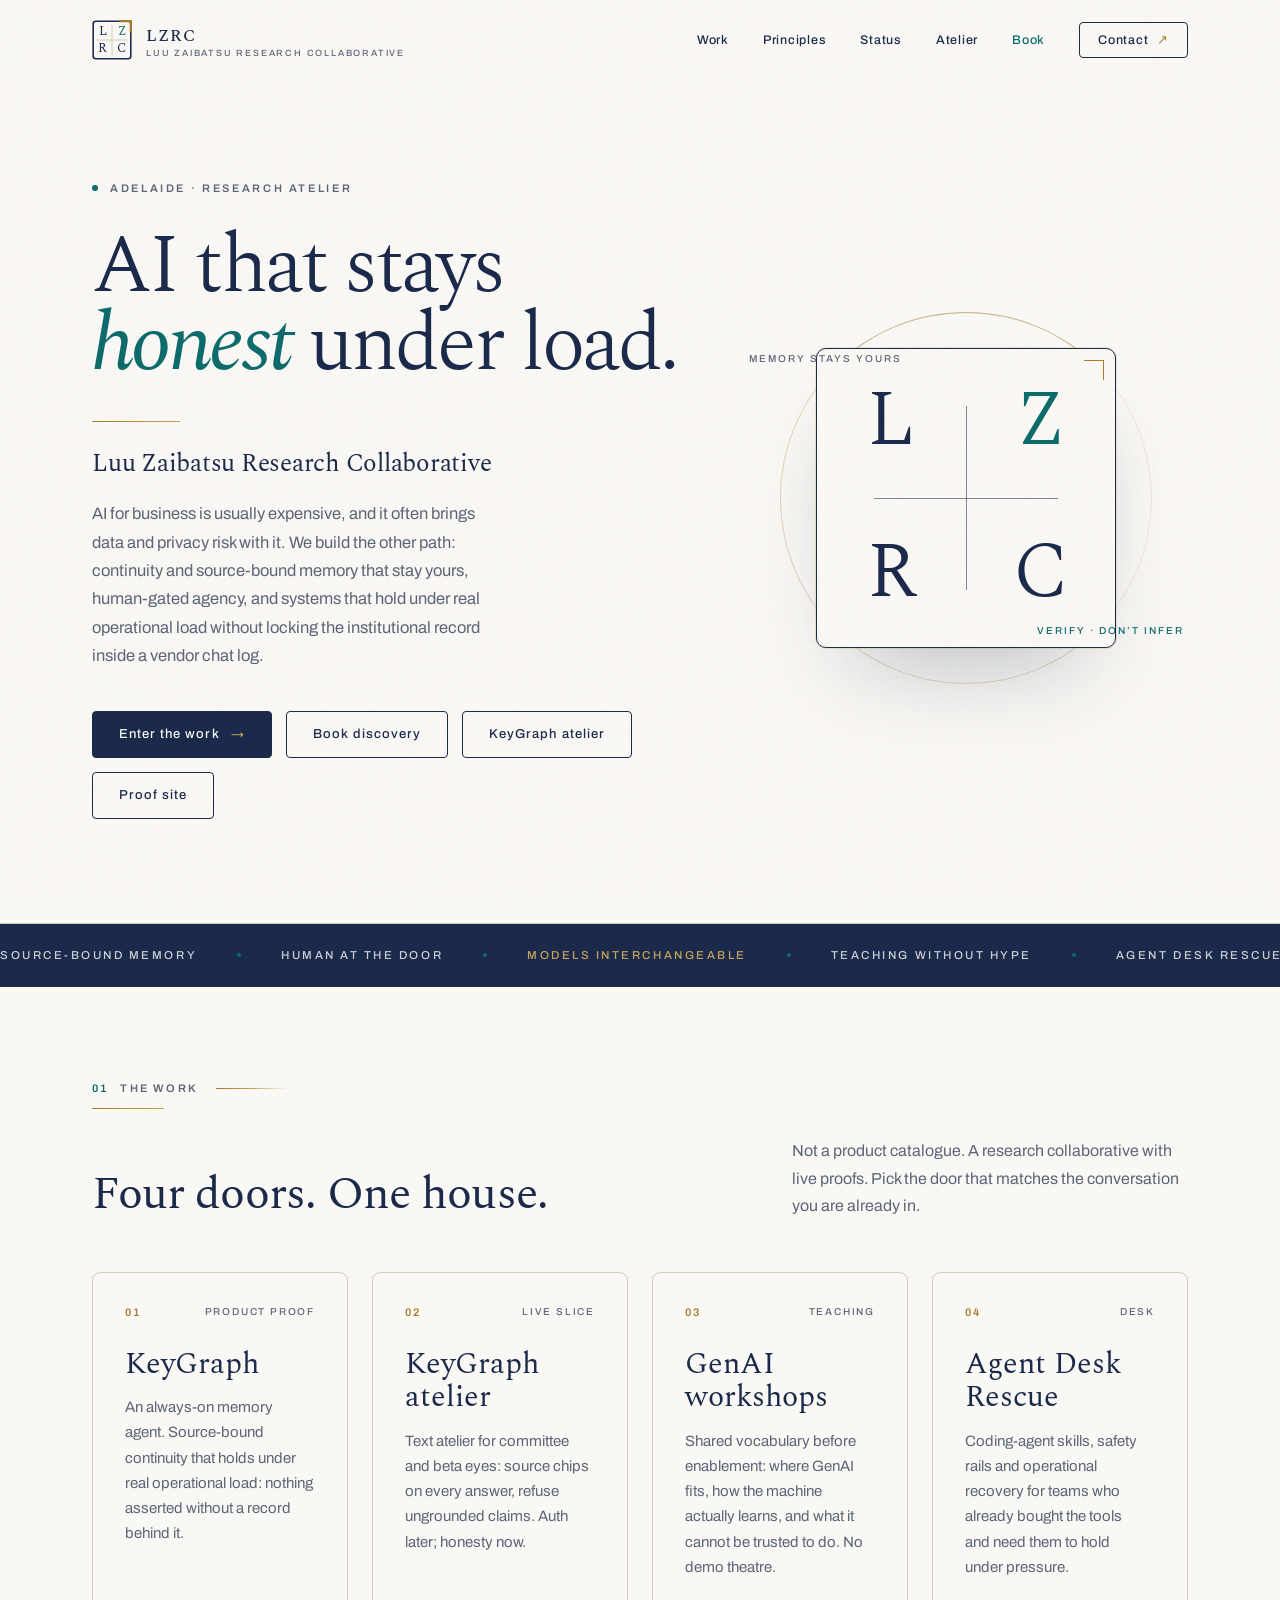
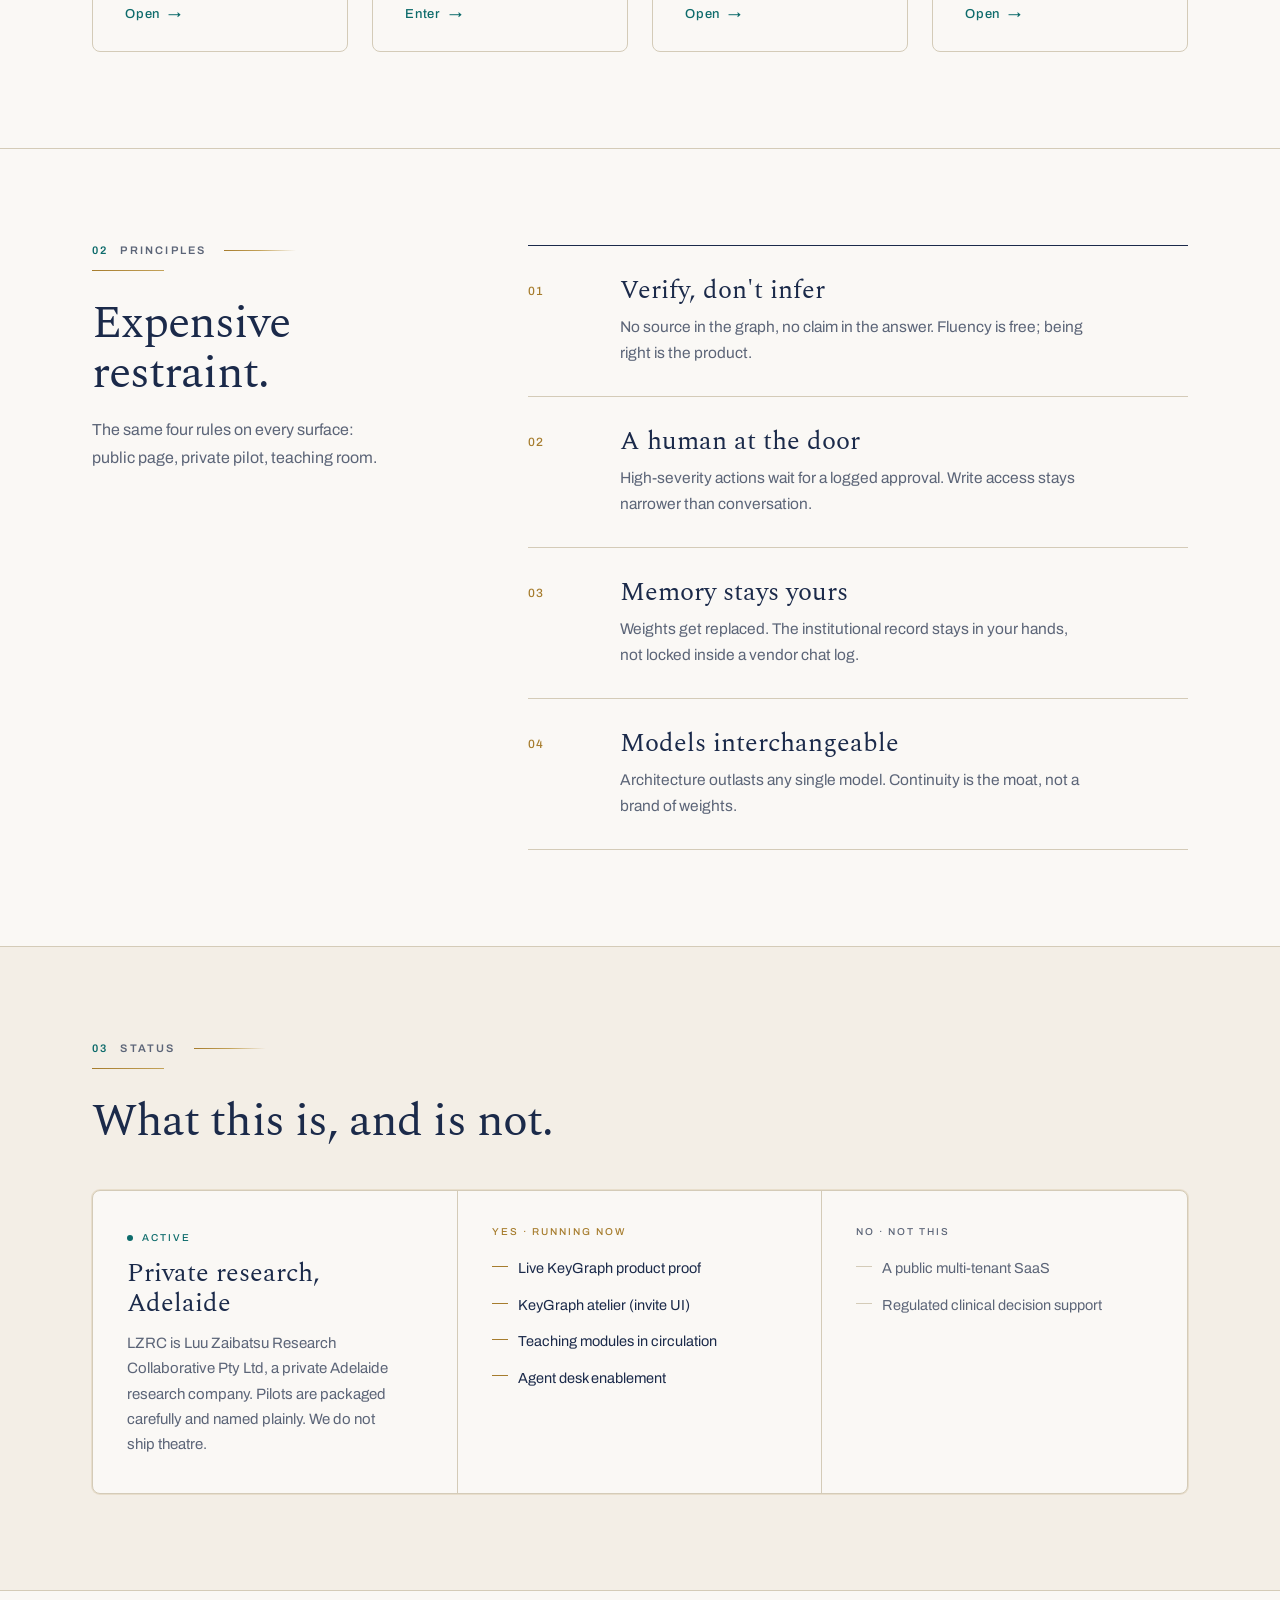
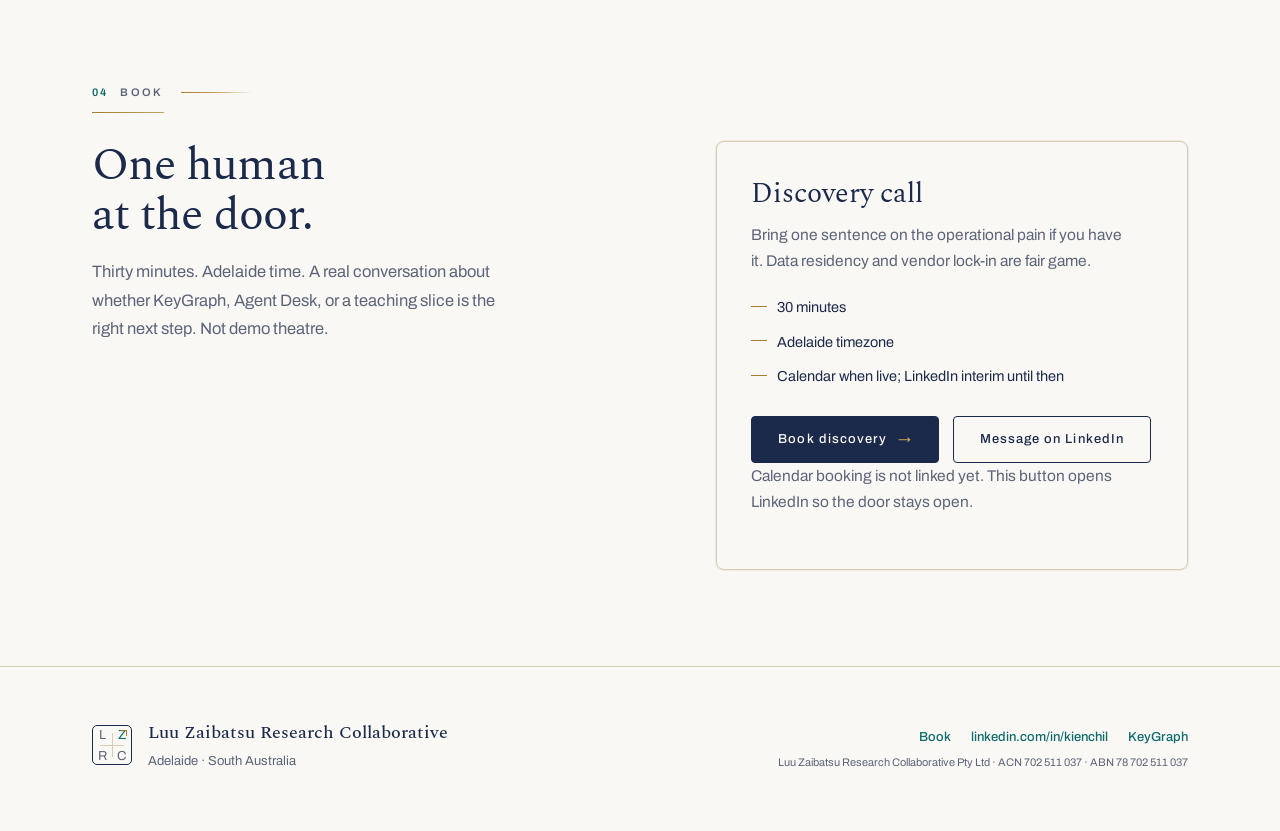
==== commit 6b1cdab0: "Drop invented-LOI line from LZRC hub status band. Keep visitor boundaries: not SaaS, not CDS. House " ====
--- a/index.html
+++ b/index.html
@@ -644,7 +644,6 @@
           <ul class="list no">
             <li>A public multi-tenant SaaS</li>
             <li>Regulated clinical decision support</li>
-            <li>Invented LOIs or client logos</li>
           </ul>
         </div>
       </div>
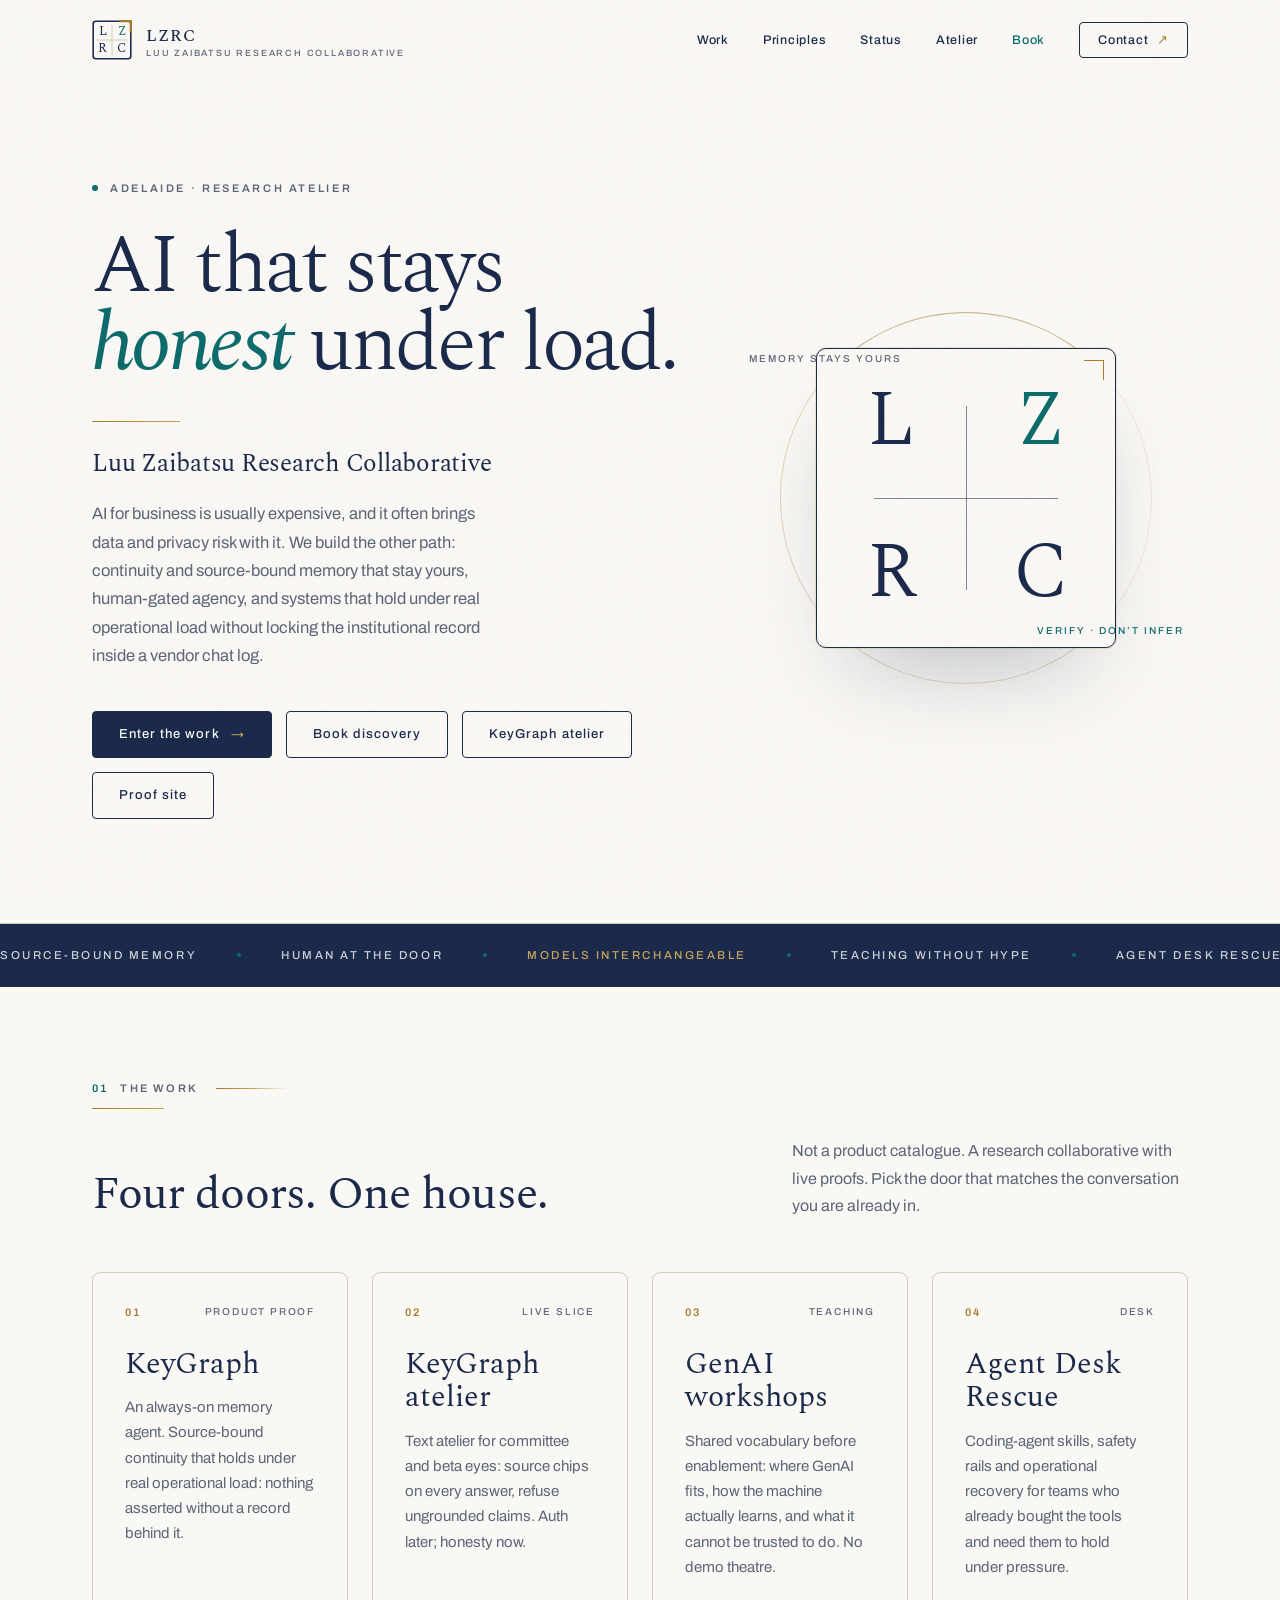
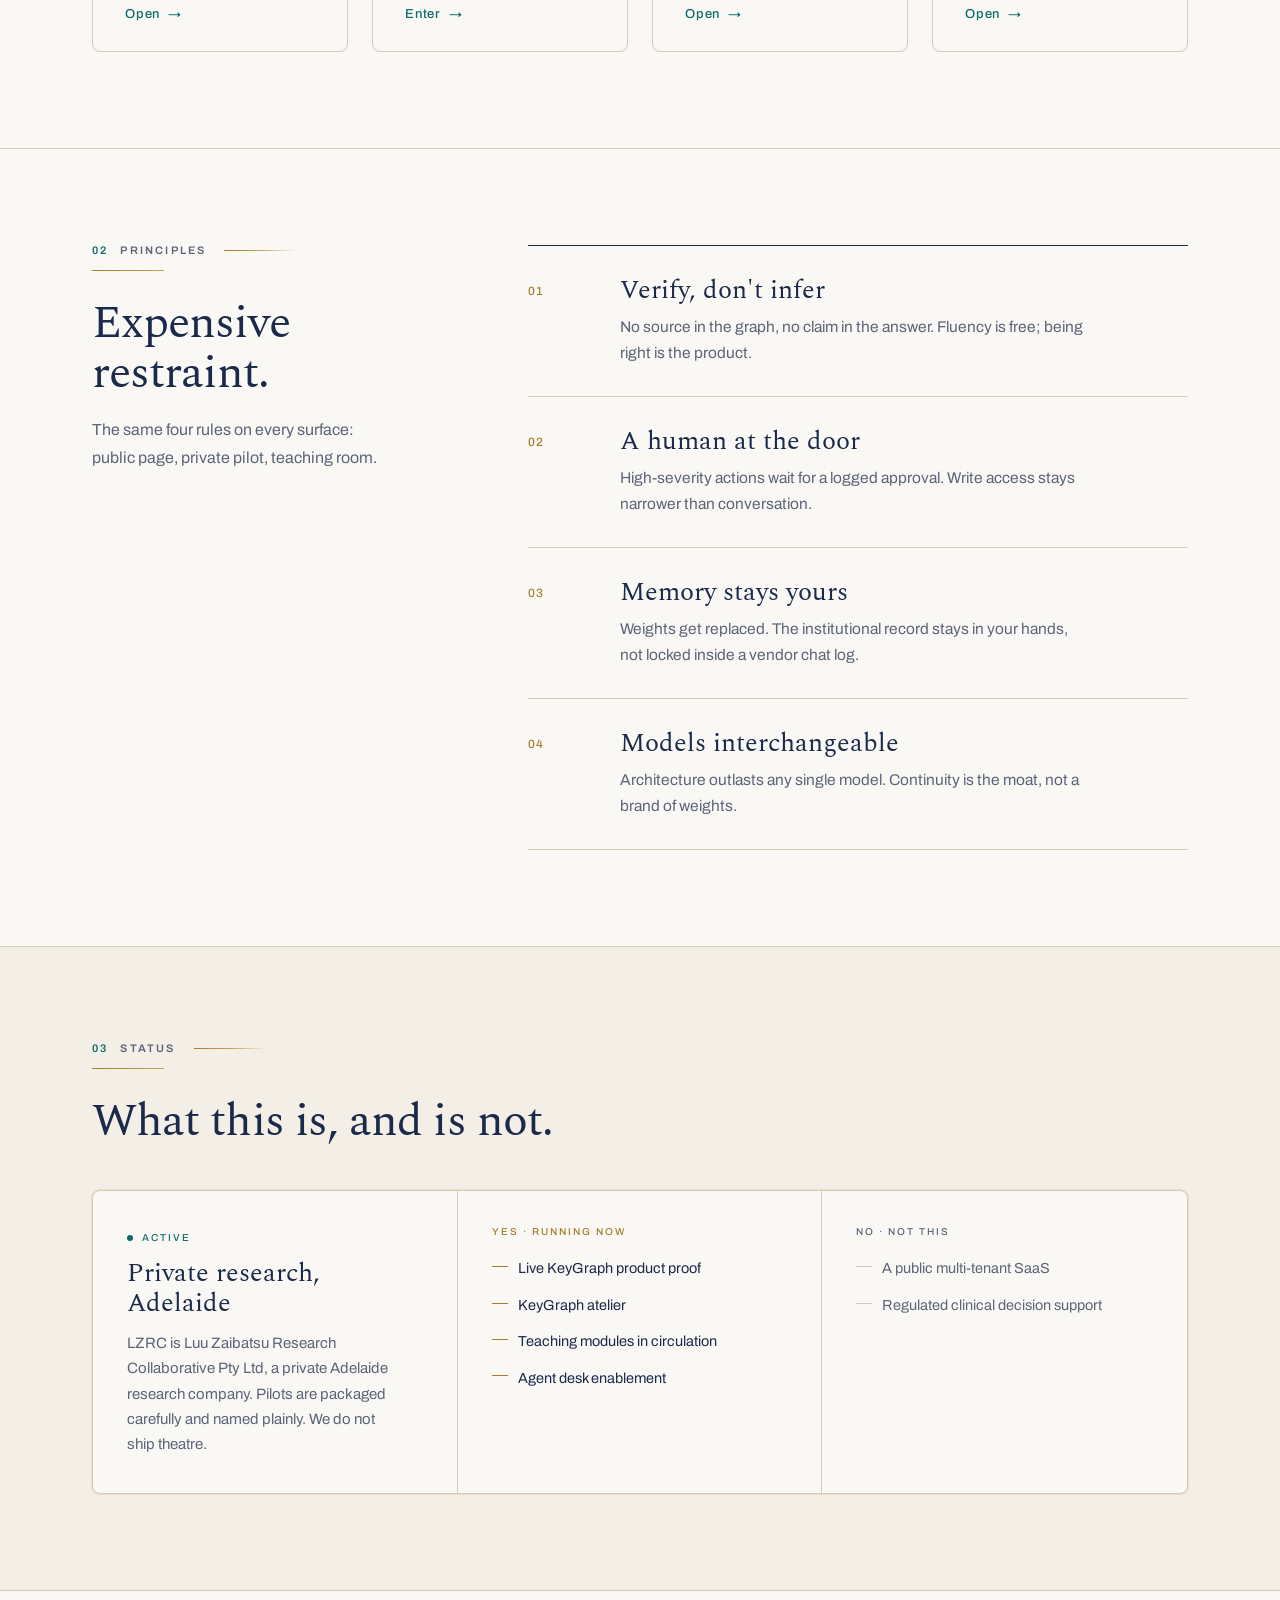
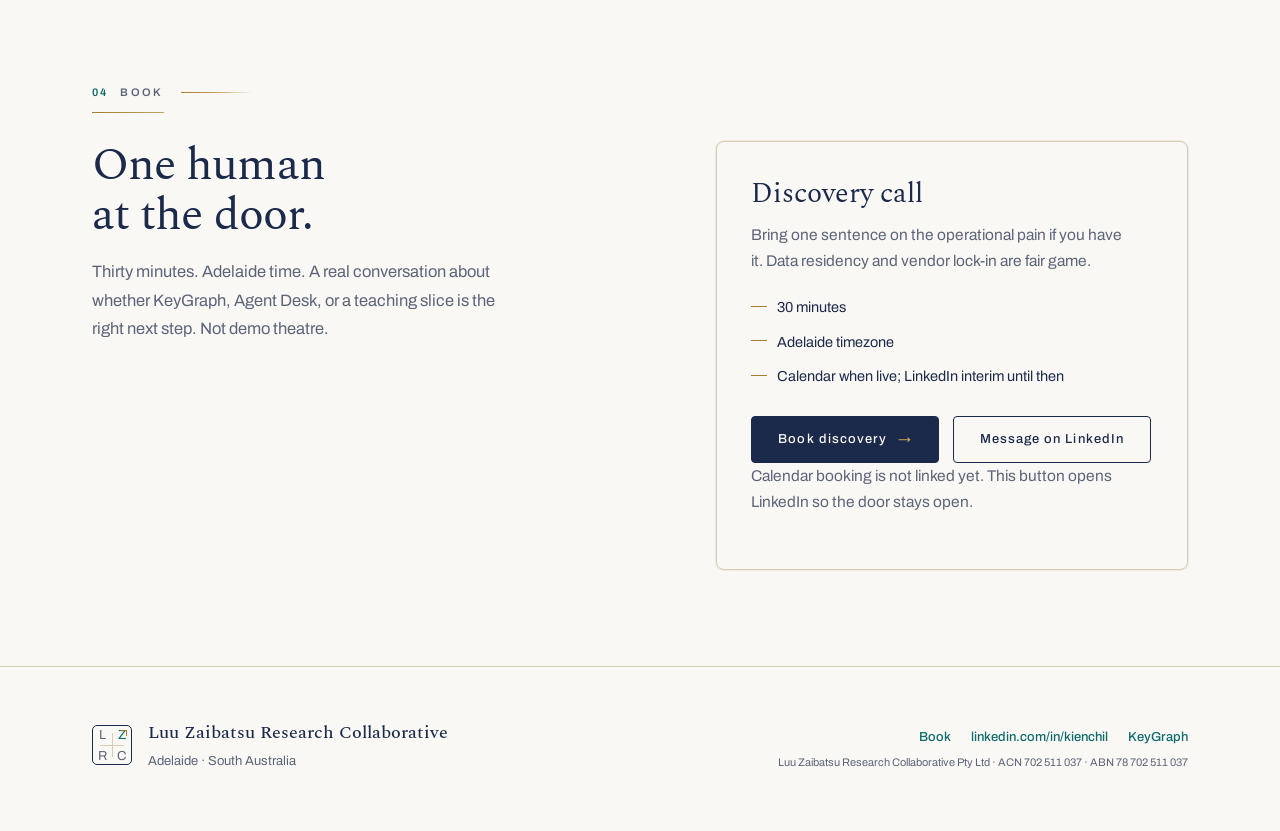
==== commit 7ef812ac: "Drop invite-UI leftover from LZRC hub status list. Keep visitor SaaS and CDS boundaries." ====
--- a/index.html
+++ b/index.html
@@ -634,7 +634,7 @@
           <div class="lab yes">Yes · running now</div>
           <ul class="list">
             <li>Live KeyGraph product proof</li>
-            <li>KeyGraph atelier (invite UI)</li>
+            <li>KeyGraph atelier</li>
             <li>Teaching modules in circulation</li>
             <li>Agent desk enablement</li>
           </ul>
